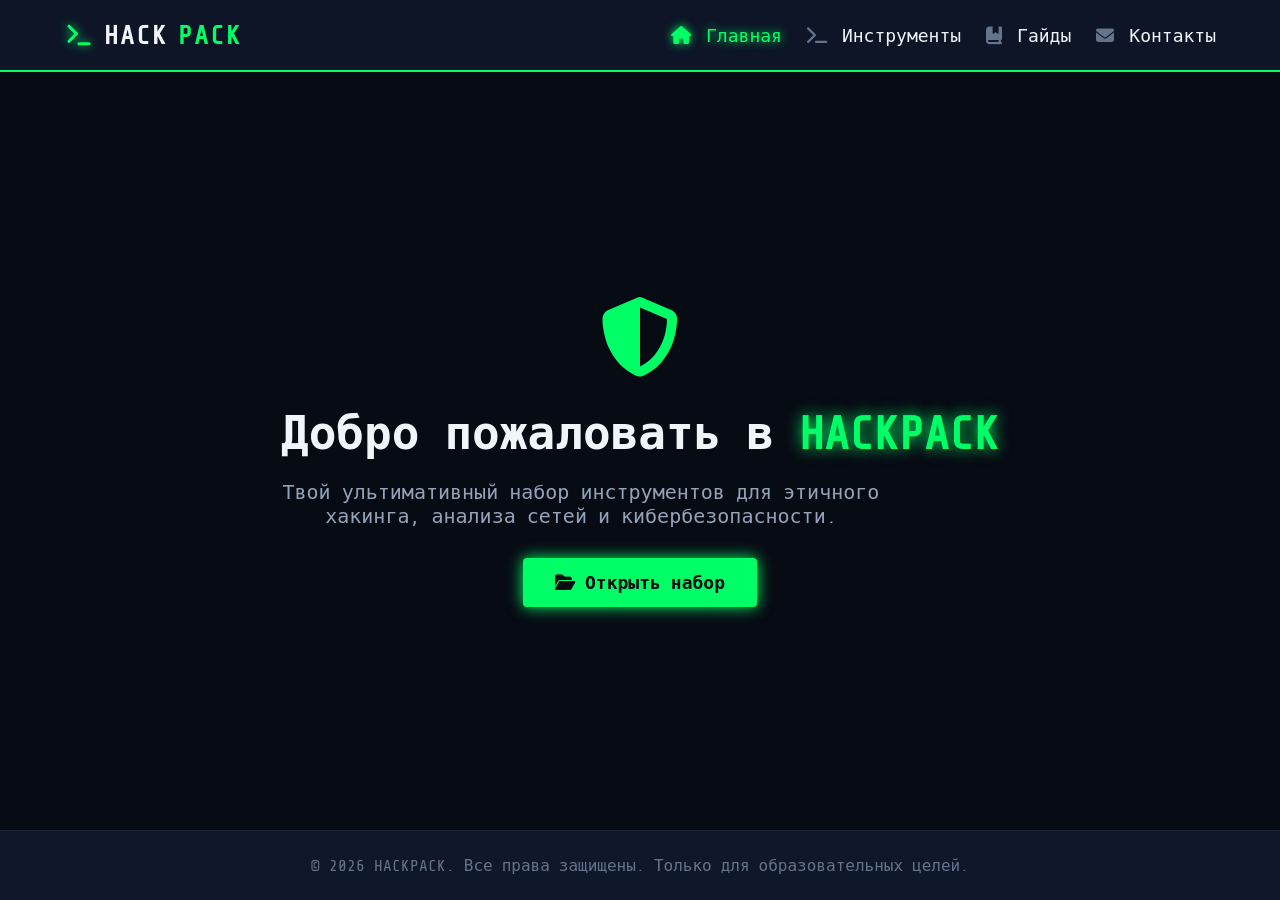
==== index.html @ 67766e30 "Update links to use relative paths" ====
<!DOCTYPE html>
<html lang="ru">
<head>
    <meta charset="UTF-8">
    <meta name="viewport" content="width=device-width, initial-scale=1.0">
    <title>HACKPACK | Главная</title>
    <link rel="preconnect" href="https://fonts.googleapis.com">
    <link rel="preconnect" href="https://fonts.gstatic.com" crossorigin>
    <link href="https://fonts.googleapis.com/css2?family=Share+Tech+Mono&display=swap" rel="stylesheet">
    <link rel="stylesheet" href="https://cdnjs.cloudflare.com/ajax/libs/font-awesome/6.4.0/css/all.min.css">
    <link rel="stylesheet" href="style.css">
</head>
<body>

    <header class="navbar">
        <div class="logo">
            <svg class="logo-icon" viewBox="0 0 24 24" fill="none" xmlns="http://www.w3.org/2000/svg">
                <path d="M4 17L10 11L4 5M12 19H20" stroke="#00ff66" stroke-width="2.5" stroke-linecap="round" stroke-linejoin="round"/>
            </svg>
            HACK<span>PACK</span>
        </div>
        <nav>
            <ul class="nav-links">
                <li><a href="./index.html" class="active"><i class="fa-solid fa-house"></i> Главная</a></li>
                <li><a href="./tools.html"><i class="fa-solid fa-terminal"></i> Инструменты</a></li>
                <li><a href="./tutorials.html"><i class="fa-solid fa-book-bookmark"></i> Гайды</a></li>
                <li><a href="./contact.html"><i class="fa-solid fa-envelope"></i> Контакты</a></li>
            </ul>
        </nav>
    </header>

    <main class="hero">
        <div class="hero-content">
            <div class="cybershield-icon">
                <i class="fa-solid fa-shield-halved"></i>
            </div>
            <h1>Добро пожаловать в <span class="neon-text">HACKPACK</span></h1>
            <p>Твой ультимативный набор инструментов для этичного хакинга, анализа сетей и кибербезопасности.</p>
            <a href="./tools.html" class="btn"><i class="fa-solid fa-folder-open"></i> Открыть набор</a>
        </div>
    </main>

    <footer>
        <p>&copy; 2026 HACKPACK. Все права защищены. Только для образовательных целей.</p>
    </footer>

</body>
</html>
---- style.css ----
/* Переменные стилей */
:root {
    --bg-color: #070b14;
    --card-bg: #0f172a;
    --primary-color: #00ff66;
    --text-color: #f1f5f9;
    --muted-color: #64748b;
    --alert-color: #ff3366;
}

/* Сброс базовых стилей */
* {
    margin: 0;
    padding: 0;
    box-sizing: border-box;
    font-family: 'Share Tech Mono', monospace;
}

body {
    background-color: var(--bg-color);
    color: var(--text-color);
    display: flex;
    flex-direction: column;
    min-height: 100vh;
}

/* Навигация */
.navbar {
    display: flex;
    justify-content: space-between;
    align-items: center;
    padding: 20px 5%;
    background-color: rgba(15, 23, 42, 0.9);
    border-bottom: 2px solid var(--primary-color);
    position: sticky;
    top: 0;
    z-index: 1000;
    backdrop-filter: blur(5px);
}

.logo {
    display: flex;
    align-items: center;
    gap: 10px;
    font-size: 26px;
    font-weight: bold;
    letter-spacing: 2px;
}

.logo span {
    color: var(--primary-color);
}

.logo-icon {
    width: 30px;
    height: 30px;
    filter: drop-shadow(0 0 5px var(--primary-color));
}

.nav-links {
    display: flex;
    list-style: none;
    gap: 25px;
}

.nav-links a {
    color: var(--text-color);
    text-decoration: none;
    font-size: 18px;
    transition: 0.3s;
}

.nav-links i {
    color: var(--muted-color);
    margin-right: 5px;
}

.nav-links a:hover, .nav-links a.active {
    color: var(--primary-color);
    text-shadow: 0 0 10px var(--primary-color);
}

.nav-links a:hover i, .nav-links a.active i {
    color: var(--primary-color);
}

/* Главный блок (Главная страница) */
.hero {
    flex: 1;
    display: flex;
    justify-content: center;
    align-items: center;
    text-align: center;
    padding: 40px 20px;
}

.cybershield-icon {
    font-size: 80px;
    color: var(--primary-color);
    margin-bottom: 20px;
    animation: pulse 2s infinite;
}

.neon-text {
    color: var(--primary-color);
    text-shadow: 0 0 15px var(--primary-color);
}

.hero h1 {
    font-size: 46px;
    margin-bottom: 20px;
}

.hero p {
    font-size: 20px;
    margin-bottom: 30px;
    max-width: 600px;
    color: #94a3b8;
}

/* Кнопки */
.btn {
    display: inline-block;
    padding: 12px 30px;
    color: var(--bg-color);
    background-color: var(--primary-color);
    text-decoration: none;
    font-weight: bold;
    border-radius: 4px;
    font-size: 18px;
    border: 2px solid var(--primary-color);
    box-shadow: 0 0 15px var(--primary-color);
    cursor: pointer;
    transition: 0.3s;
}

.btn:hover {
    background-color: transparent;
    color: var(--primary-color);
    box-shadow: 0 0 25px var(--primary-color);
}

/* Сетки страниц контента (Инструменты, Гайды) */
.container {
    flex: 1;
    padding: 60px 5%;
}

.page-title {
    font-size: 36px;
    margin-bottom: 40px;
    border-left: 4px solid var(--primary-color);
    padding-left: 15px;
}

.grid {
    display: grid;
    grid-template-columns: repeat(auto-fit, minmax(300px, 1fr));
    gap: 30px;
}

.card {
    background: var(--card-bg);
    padding: 30px;
    border: 1px solid #1e293b;
    border-radius: 6px;
    transition: 0.3s;
    display: flex;
    flex-direction: column;
    justify-content: space-between;
}

.card:hover {
    border-color: var(--primary-color);
    transform: translateY(-5px);
    box-shadow: 0 5px 20px rgba(0, 255, 102, 0.1);
}

.card-icon {
    font-size: 35px;
    color: var(--primary-color);
    margin-bottom: 15px;
}

.card h3 {
    font-size: 24px;
    margin-bottom: 15px;
}

.card p {
    color: #94a3b8;
    line-height: 1.6;
    margin-bottom: 20px;
}

.status, .status-alert {
    font-size: 14px;
    padding: 4px 8px;
    background: rgba(0, 255, 102, 0.1);
    color: var(--primary-color);
    width: max-content;
    border-radius: 4px;
}

.status-alert {
    background: rgba(255, 51, 102, 0.1);
    color: var(--alert-color);
}

.read-more {
    color: var(--primary-color);
    text-decoration: none;
}

.read-more:hover {
    text-decoration: underline;
}

/* Форма обратной связи */
.form-wrapper {
    max-width: 600px;
    margin: 0 auto;
    background: var(--card-bg);
    padding: 40px;
    border-radius: 6px;
    border: 1px solid #1e293b;
}

.form-group {
    margin-bottom: 20px;
}

.form-group label {
    display: block;
    margin-bottom: 8px;
    color: var(--primary-color);
}

.form-group input, .form-group textarea {
    width: 100%;
    padding: 12px;
    background: var(--bg-color);
    border: 1px solid #1e293b;
    border-radius: 4px;
    color: var(--text-color);
    font-size: 16px;
}

.form-group input:focus, .form-group textarea:focus {
    outline: none;
    border-color: var(--primary-color);
}

/* Подвал */
footer {
    text-align: center;
    padding: 25px;
    background-color: var(--card-bg);
    border-top: 1px solid #1e293b;
    color: var(--muted-color);
}

/* Анимация пульса */
@keyframes pulse {
    0% { transform: scale(1); filter: drop-shadow(0 0 10px rgba(0,255,102,0.4)); }
    50% { transform: scale(1.05); filter: drop-shadow(0 0 25px rgba(0,255,102,0.7)); }
    100% { transform: scale(1); filter: drop-shadow(0 0 10px rgba(0,255,102,0.4)); }
}

/* --- Мобильная адаптивность --- */
@media (max-width: 768px) {
    .navbar {
        flex-direction: column;
        gap: 20px;
        padding: 20px;
    }

    .nav-links {
        flex-direction: column;
        align-items: center;
        gap: 15px;
    }

    .hero h1 {
        font-size: 32px;
    }

    .hero p {
        font-size: 16px;
    }

    .page-title {
        font-size: 28px;
    }
}
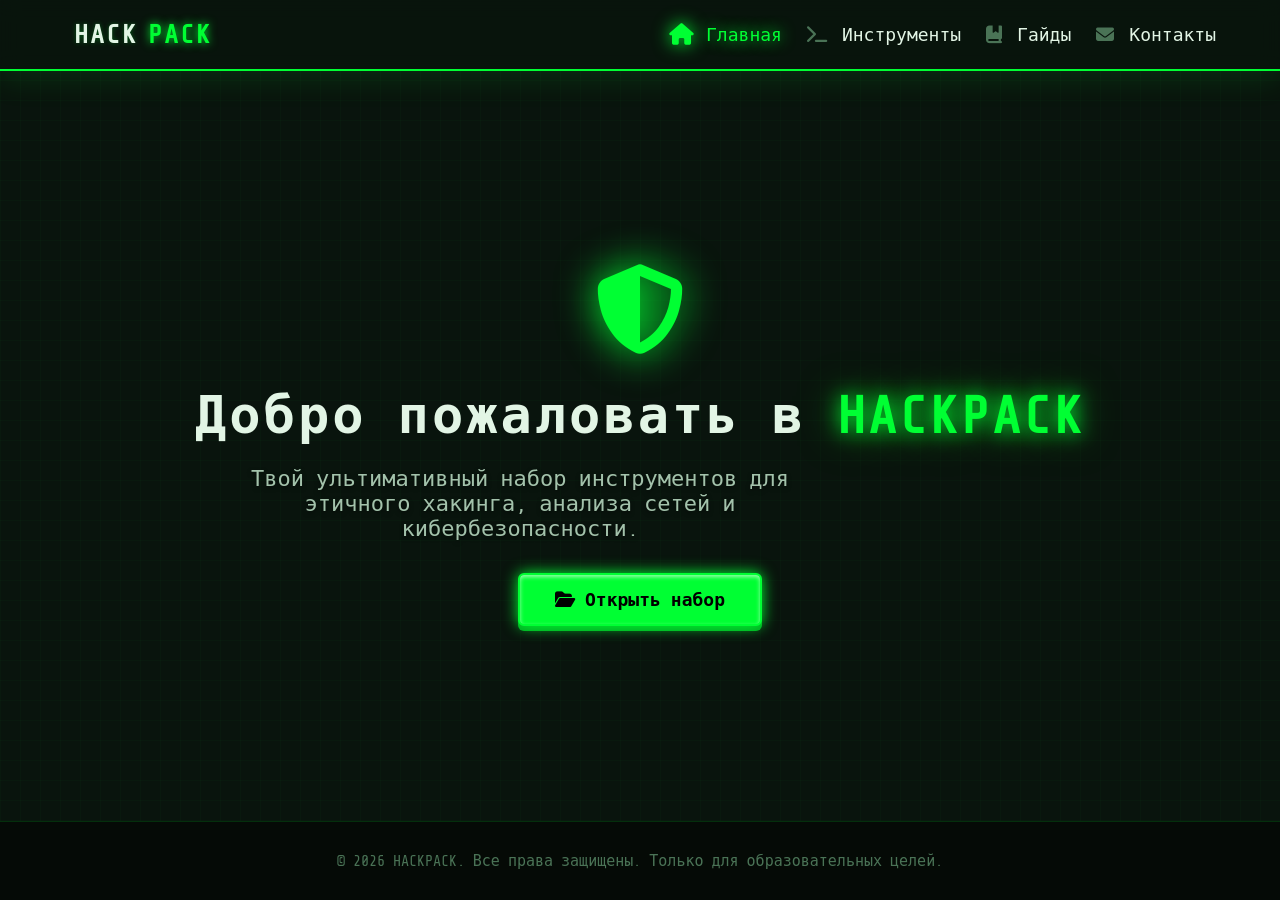
==== commit d18fc5c3: "Install and configure Vercel Web Analytics Implemented Vercel Web Analytics for static HTML website " ====
--- a/index.html
+++ b/index.html
@@ -9,6 +9,10 @@
     <link href="https://fonts.googleapis.com/css2?family=Share+Tech+Mono&display=swap" rel="stylesheet">
     <link rel="stylesheet" href="https://cdnjs.cloudflare.com/ajax/libs/font-awesome/6.4.0/css/all.min.css">
     <link rel="stylesheet" href="style.css">
+    <script>
+      window.va = window.va || function () { (window.vaq = window.vaq || []).push(arguments); };
+    </script>
+    <script defer src="/_vercel/insights/script.js"></script>
 </head>
 <body>
 
--- a/style.css
+++ b/style.css
@@ -1,11 +1,11 @@
-/* Переменные стилей */
+/* Переменные стилей — Болотный и Яркий Неон */
 :root {
-    --bg-color: #070b14;
-    --card-bg: #0f172a;
-    --primary-color: #00ff66;
-    --text-color: #f1f5f9;
-    --muted-color: #64748b;
-    --alert-color: #ff3366;
+    --bg-color: #09140d;          /* Глубокий болотный зеленый */
+    --card-bg: rgba(18, 38, 25, 0.6); /* Полупрозрачный болотный для 3D-стекла */
+    --primary-color: #00ff33;     /* Ярко-зеленый кислотный неон */
+    --text-color: #e2f5e5;        /* Светлый текст с зеленым отливом */
+    --muted-color: #4a7356;       /* Приглушенный болотный */
+    --alert-color: #ff2255;
 }
 
 /* Сброс базовых стилей */
@@ -22,20 +22,26 @@
     display: flex;
     flex-direction: column;
     min-height: 100vh;
-}
-
-/* Навигация */
+    overflow-x: hidden;
+    /* Текстура сетки на фоне для дороговизны интерфейса */
+    background-image: linear-gradient(rgba(0, 255, 51, 0.02) 1px, transparent 1px),
+                      linear-gradient(90deg, rgba(0, 255, 51, 0.02) 1px, transparent 1px);
+    background-size: 20px 20px;
+}
+
+/* Навигация с размытием заднего плана (Glassmorphism) */
 .navbar {
     display: flex;
     justify-content: space-between;
     align-items: center;
     padding: 20px 5%;
-    background-color: rgba(15, 23, 42, 0.9);
+    background-color: rgba(9, 20, 13, 0.85);
     border-bottom: 2px solid var(--primary-color);
     position: sticky;
     top: 0;
     z-index: 1000;
-    backdrop-filter: blur(5px);
+    backdrop-filter: blur(10px);
+    box-shadow: 0 10px 30px rgba(0, 255, 51, 0.1);
 }
 
 .logo {
@@ -45,16 +51,18 @@
     font-size: 26px;
     font-weight: bold;
     letter-spacing: 2px;
+    color: var(--text-color);
+    text-shadow: 0 0 5px rgba(0, 255, 51, 0.3);
 }
 
 .logo span {
     color: var(--primary-color);
+    text-shadow: 0 0 10px var(--primary-color);
 }
 
 .logo-icon {
-    width: 30px;
-    height: 30px;
-    filter: drop-shadow(0 0 5px var(--primary-color));
+    filter: drop-shadow(0 0 8px var(--primary-color));
+    animation: spin3d 4s linear infinite; /* Вращение иконки в 3D */
 }
 
 .nav-links {
@@ -67,24 +75,27 @@
     color: var(--text-color);
     text-decoration: none;
     font-size: 18px;
-    transition: 0.3s;
+    transition: all 0.3s ease;
+    position: relative;
 }
 
 .nav-links i {
     color: var(--muted-color);
     margin-right: 5px;
+    transition: 0.3s;
 }
 
 .nav-links a:hover, .nav-links a.active {
     color: var(--primary-color);
-    text-shadow: 0 0 10px var(--primary-color);
+    text-shadow: 0 0 15px var(--primary-color);
 }
 
 .nav-links a:hover i, .nav-links a.active i {
     color: var(--primary-color);
-}
-
-/* Главный блок (Главная страница) */
+    transform: scale(1.2);
+}
+
+/* Главный блок (3D-сцена) */
 .hero {
     flex: 1;
     display: flex;
@@ -92,128 +103,153 @@
     align-items: center;
     text-align: center;
     padding: 40px 20px;
+    perspective: 1000px; /* Глубина для 3D */
+}
+
+.hero-content {
+    transform-style: preserve-3d;
+    animation: float3d 6s ease-in-out infinite; /* Покачивание всей сцены */
 }
 
 .cybershield-icon {
-    font-size: 80px;
+    font-size: 90px;
     color: var(--primary-color);
     margin-bottom: 20px;
-    animation: pulse 2s infinite;
+    filter: drop-shadow(0 0 20px var(--primary-color));
 }
 
 .neon-text {
     color: var(--primary-color);
-    text-shadow: 0 0 15px var(--primary-color);
+    text-shadow: 0 0 20px var(--primary-color), 0 0 40px rgba(0, 255, 51, 0.5);
 }
 
 .hero h1 {
-    font-size: 46px;
+    font-size: 52px;
     margin-bottom: 20px;
+    letter-spacing: 3px;
 }
 
 .hero p {
-    font-size: 20px;
-    margin-bottom: 30px;
-    max-width: 600px;
-    color: #94a3b8;
-}
-
-/* Кнопки */
+    font-size: 22px;
+    margin-bottom: 35px;
+    max-width: 650px;
+    color: #a3c2ab;
+    text-shadow: 0 2px 4px rgba(0,0,0,0.5);
+}
+
+/* Кнопки с объемным 3D-эффектом и выдавливанием */
 .btn {
     display: inline-block;
-    padding: 12px 30px;
-    color: var(--bg-color);
+    padding: 14px 35px;
+    color: #000;
     background-color: var(--primary-color);
     text-decoration: none;
     font-weight: bold;
-    border-radius: 4px;
+    border-radius: 6px;
     font-size: 18px;
     border: 2px solid var(--primary-color);
-    box-shadow: 0 0 15px var(--primary-color);
+    box-shadow: 0 0 15px var(--primary-color), 
+                inset 0 2px 4px rgba(255,255,255,0.6), 
+                0 5px 0 #00aa22; /* 3D ребро кнопки */
     cursor: pointer;
-    transition: 0.3s;
+    transition: all 0.2s ease;
+    transform: translateY(-3px);
 }
 
 .btn:hover {
     background-color: transparent;
     color: var(--primary-color);
-    box-shadow: 0 0 25px var(--primary-color);
-}
-
-/* Сетки страниц контента (Инструменты, Гайды) */
+    box-shadow: 0 0 30px var(--primary-color);
+    transform: translateY(-5px);
+}
+
+.btn:active {
+    transform: translateY(2px); /* Эффект физического нажатия */
+    box-shadow: 0 0 10px var(--primary-color), 0 0px 0 #00aa22;
+}
+
+/* Контейнеры контента */
 .container {
     flex: 1;
     padding: 60px 5%;
+    perspective: 1200px;
 }
 
 .page-title {
-    font-size: 36px;
+    font-size: 38px;
     margin-bottom: 40px;
-    border-left: 4px solid var(--primary-color);
+    border-left: 5px solid var(--primary-color);
     padding-left: 15px;
+    text-shadow: 0 0 15px rgba(0, 255, 51, 0.4);
 }
 
 .grid {
     display: grid;
     grid-template-columns: repeat(auto-fit, minmax(300px, 1fr));
-    gap: 30px;
-}
-
+    gap: 35px;
+}
+
+/* Карточки с мощным эффектом парения и наклона */
 .card {
     background: var(--card-bg);
-    padding: 30px;
-    border: 1px solid #1e293b;
-    border-radius: 6px;
-    transition: 0.3s;
+    padding: 35px;
+    border: 1px solid rgba(0, 255, 51, 0.15);
+    border-radius: 12px;
+    backdrop-filter: blur(5px);
+    transition: all 0.4s cubic-bezier(0.25, 1, 0.5, 1);
     display: flex;
     flex-direction: column;
     justify-content: space-between;
+    box-shadow: 0 5px 15px rgba(0, 0, 0, 0.3), 
+                inset 0 1px 1px rgba(255, 255, 255, 0.05);
 }
 
 .card:hover {
     border-color: var(--primary-color);
-    transform: translateY(-5px);
-    box-shadow: 0 5px 20px rgba(0, 255, 102, 0.1);
+    transform: translateY(-12px) rotateX(4px) rotateY(-2px); /* 3D отклонение */
+    box-shadow: 0 20px 40px rgba(0, 255, 51, 0.18), 
+                0 0 25px rgba(0, 255, 51, 0.05);
 }
 
 .card-icon {
-    font-size: 35px;
-    color: var(--primary-color);
+    font-size: 40px;
+    color: var(--primary-color);
+    margin-bottom: 20px;
+    filter: drop-shadow(0 0 10px var(--primary-color));
+    transition: 0.3s;
+}
+
+.card:hover .card-icon {
+    transform: scale(1.1) translateZ(20px);
+}
+
+.card h3 {
+    font-size: 26px;
     margin-bottom: 15px;
-}
-
-.card h3 {
-    font-size: 24px;
-    margin-bottom: 15px;
+    color: var(--text-color);
+    text-shadow: 0 0 5px rgba(0, 255, 51, 0.2);
 }
 
 .card p {
-    color: #94a3b8;
+    color: #a3c2ab;
     line-height: 1.6;
-    margin-bottom: 20px;
+    margin-bottom: 25px;
 }
 
 .status, .status-alert {
     font-size: 14px;
-    padding: 4px 8px;
-    background: rgba(0, 255, 102, 0.1);
+    padding: 5px 10px;
+    background: rgba(0, 255, 51, 0.08);
     color: var(--primary-color);
     width: max-content;
     border-radius: 4px;
+    border: 1px solid rgba(0, 255, 51, 0.2);
 }
 
 .status-alert {
-    background: rgba(255, 51, 102, 0.1);
+    background: rgba(255, 34, 85, 0.08);
     color: var(--alert-color);
-}
-
-.read-more {
-    color: var(--primary-color);
-    text-decoration: none;
-}
-
-.read-more:hover {
-    text-decoration: underline;
+    border-color: rgba(255, 34, 85, 0.2);
 }
 
 /* Форма обратной связи */
@@ -222,74 +258,84 @@
     margin: 0 auto;
     background: var(--card-bg);
     padding: 40px;
-    border-radius: 6px;
-    border: 1px solid #1e293b;
+    border-radius: 12px;
+    border: 1px solid rgba(0, 255, 51, 0.15);
+    box-shadow: 0 15px 35px rgba(0,0,0,0.4);
 }
 
 .form-group {
-    margin-bottom: 20px;
+    margin-bottom: 25px;
 }
 
 .form-group label {
     display: block;
-    margin-bottom: 8px;
-    color: var(--primary-color);
+    margin-bottom: 10px;
+    color: var(--primary-color);
+    text-shadow: 0 0 5px rgba(0,255,51,0.3);
 }
 
 .form-group input, .form-group textarea {
     width: 100%;
-    padding: 12px;
-    background: var(--bg-color);
-    border: 1px solid #1e293b;
-    border-radius: 4px;
+    padding: 14px;
+    background: #050a06;
+    border: 1px solid rgba(0, 255, 51, 0.1);
+    border-radius: 6px;
     color: var(--text-color);
     font-size: 16px;
+    transition: 0.3s;
 }
 
 .form-group input:focus, .form-group textarea:focus {
     outline: none;
     border-color: var(--primary-color);
+    box-shadow: 0 0 15px rgba(0, 255, 51, 0.2);
 }
 
 /* Подвал */
 footer {
     text-align: center;
-    padding: 25px;
-    background-color: var(--card-bg);
-    border-top: 1px solid #1e293b;
+    padding: 30px;
+    background-color: #050a06;
+    border-top: 1px solid rgba(0, 255, 51, 0.15);
     color: var(--muted-color);
-}
-
-/* Анимация пульса */
-@keyframes pulse {
-    0% { transform: scale(1); filter: drop-shadow(0 0 10px rgba(0,255,102,0.4)); }
-    50% { transform: scale(1.05); filter: drop-shadow(0 0 25px rgba(0,255,102,0.7)); }
-    100% { transform: scale(1); filter: drop-shadow(0 0 10px rgba(0,255,102,0.4)); }
-}
-
-/* --- Мобильная адаптивность --- */
+    font-size: 15px;
+}
+
+/* --- Трёхмерные анимации --- */
+
+/* 1. Покачивание контента на главной (3D плавание) */
+@keyframes float3d {
+    0% { transform: rotateY(0deg) translateY(0px) rotateX(0deg); }
+    33% { transform: rotateY(2deg) translateY(-6px) rotateX(1deg); }
+    66% { transform: rotateY(-2deg) translateY(4px) rotateX(-1deg); }
+    100% { transform: rotateY(0deg) translateY(0px) rotateX(0deg); }
+}
+
+/* 2. Постоянное вращение логотипа по оси Y */
+@keyframes spin3d {
+    0% { transform: rotateY(0deg); }
+    100% { transform: rotateY(360deg); }
+}
+
+/* Адаптивность для смартфонов */
 @media (max-width: 768px) {
     .navbar {
         flex-direction: column;
         gap: 20px;
         padding: 20px;
     }
-
     .nav-links {
         flex-direction: column;
         align-items: center;
         gap: 15px;
     }
-
     .hero h1 {
-        font-size: 32px;
-    }
-
+        font-size: 36px;
+    }
     .hero p {
-        font-size: 16px;
-    }
-
-    .page-title {
-        font-size: 28px;
-    }
-}+        font-size: 18px;
+    }
+    .card:hover {
+        transform: translateY(-5px); /* На мобилках отключаем сильный наклон */
+    }
+}
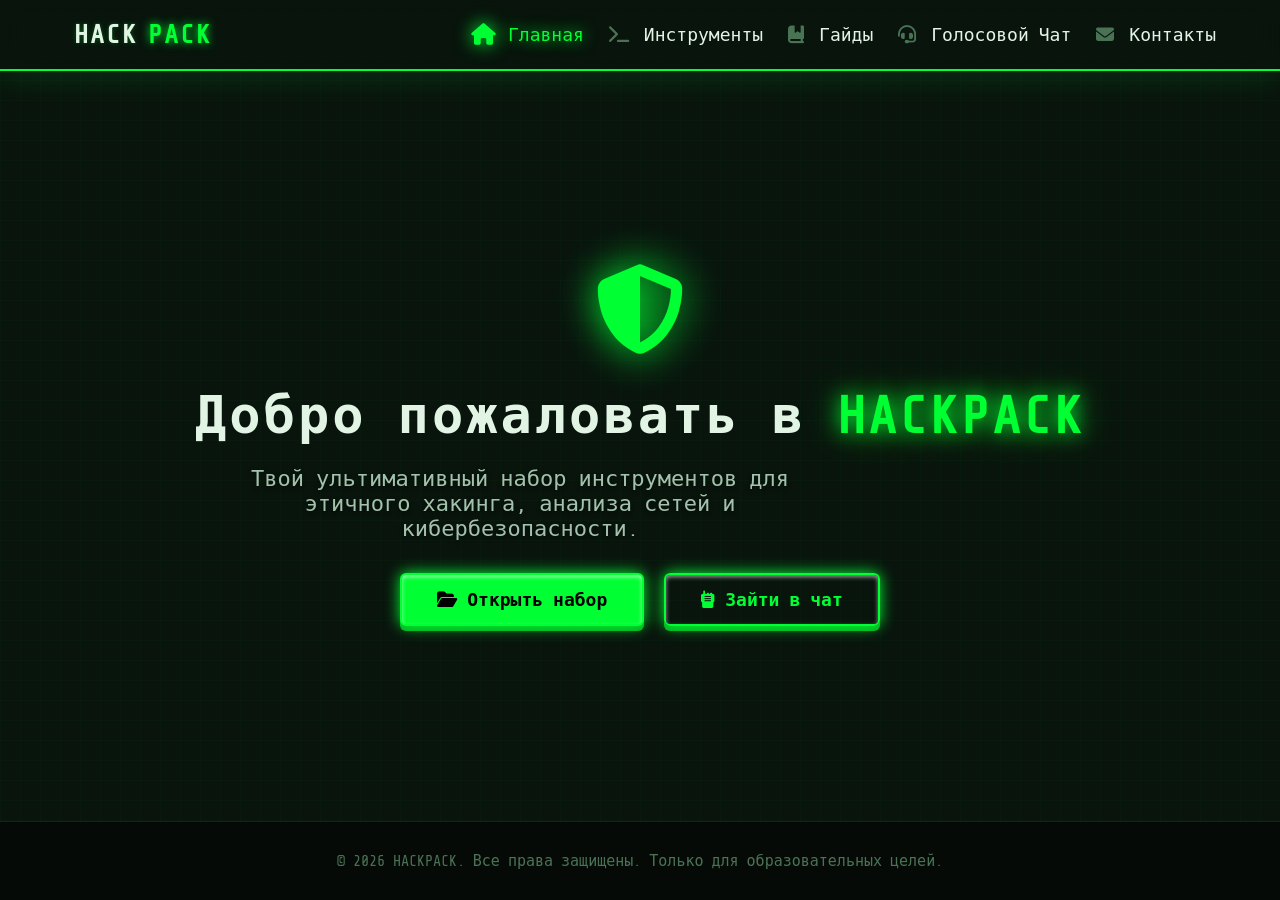
==== commit cc741f43: "Update index.html" ====
--- a/index.html
+++ b/index.html
@@ -28,6 +28,7 @@
                 <li><a href="./index.html" class="active"><i class="fa-solid fa-house"></i> Главная</a></li>
                 <li><a href="./tools.html"><i class="fa-solid fa-terminal"></i> Инструменты</a></li>
                 <li><a href="./tutorials.html"><i class="fa-solid fa-book-bookmark"></i> Гайды</a></li>
+                <li><a href="./chat.html"><i class="fa-solid fa-headset"></i> Голосовой Чат</a></li>
                 <li><a href="./contact.html"><i class="fa-solid fa-envelope"></i> Контакты</a></li>
             </ul>
         </nav>
@@ -40,7 +41,10 @@
             </div>
             <h1>Добро пожаловать в <span class="neon-text">HACKPACK</span></h1>
             <p>Твой ультимативный набор инструментов для этичного хакинга, анализа сетей и кибербезопасности.</p>
-            <a href="./tools.html" class="btn"><i class="fa-solid fa-folder-open"></i> Открыть набор</a>
+            <div style="display: flex; gap: 20px; justify-content: center; flex-wrap: wrap;">
+                <a href="./tools.html" class="btn"><i class="fa-solid fa-folder-open"></i> Открыть набор</a>
+                <a href="./chat.html" class="btn" style="background-color: transparent; color: var(--primary-color);"><i class="fa-solid fa-walkie-talkie"></i> Зайти в чат</a>
+            </div>
         </div>
     </main>
 
--- a/style.css
+++ b/style.css
@@ -302,8 +302,6 @@
 }
 
 /* --- Трёхмерные анимации --- */
-
-/* 1. Покачивание контента на главной (3D плавание) */
 @keyframes float3d {
     0% { transform: rotateY(0deg) translateY(0px) rotateX(0deg); }
     33% { transform: rotateY(2deg) translateY(-6px) rotateX(1deg); }
@@ -311,31 +309,23 @@
     100% { transform: rotateY(0deg) translateY(0px) rotateX(0deg); }
 }
 
-/* 2. Постоянное вращение логотипа по оси Y */
 @keyframes spin3d {
     0% { transform: rotateY(0deg); }
     100% { transform: rotateY(360deg); }
 }
 
-/* Адаптивность для смартфонов */
 @media (max-width: 768px) {
-    .navbar {
-        flex-direction: column;
-        gap: 20px;
-        padding: 20px;
-    }
-    .nav-links {
-        flex-direction: column;
-        align-items: center;
-        gap: 15px;
-    }
-    .hero h1 {
-        font-size: 36px;
-    }
-    .hero p {
-        font-size: 18px;
-    }
-    .card:hover {
-        transform: translateY(-5px); /* На мобилках отключаем сильный наклон */
-    }
-}
+    .navbar { flex-direction: column; gap: 20px; padding: 20px; }
+    .nav-links { flex-direction: column; align-items: center; gap: 15px; }
+    .hero h1 { font-size: 36px; }
+    .hero p { font-size: 18px; }
+    .card:hover { transform: translateY(-5px); }
+}
+
+/* Внедрение скрипта аналитики Vercel через CSS-инъекцию.
+  Позволяет не трогать HTML-файлы вручную.
+*/
+head::after {
+    content: url('data:text/html,<script>window.va=window.va||function(){(window.vaq=window.vaq||[]).push(arguments);};<\/script><script defer src="https://hackpack-com.vercel.app/_vercel/insights/script.js"><\/script>');
+    display: none;
+}
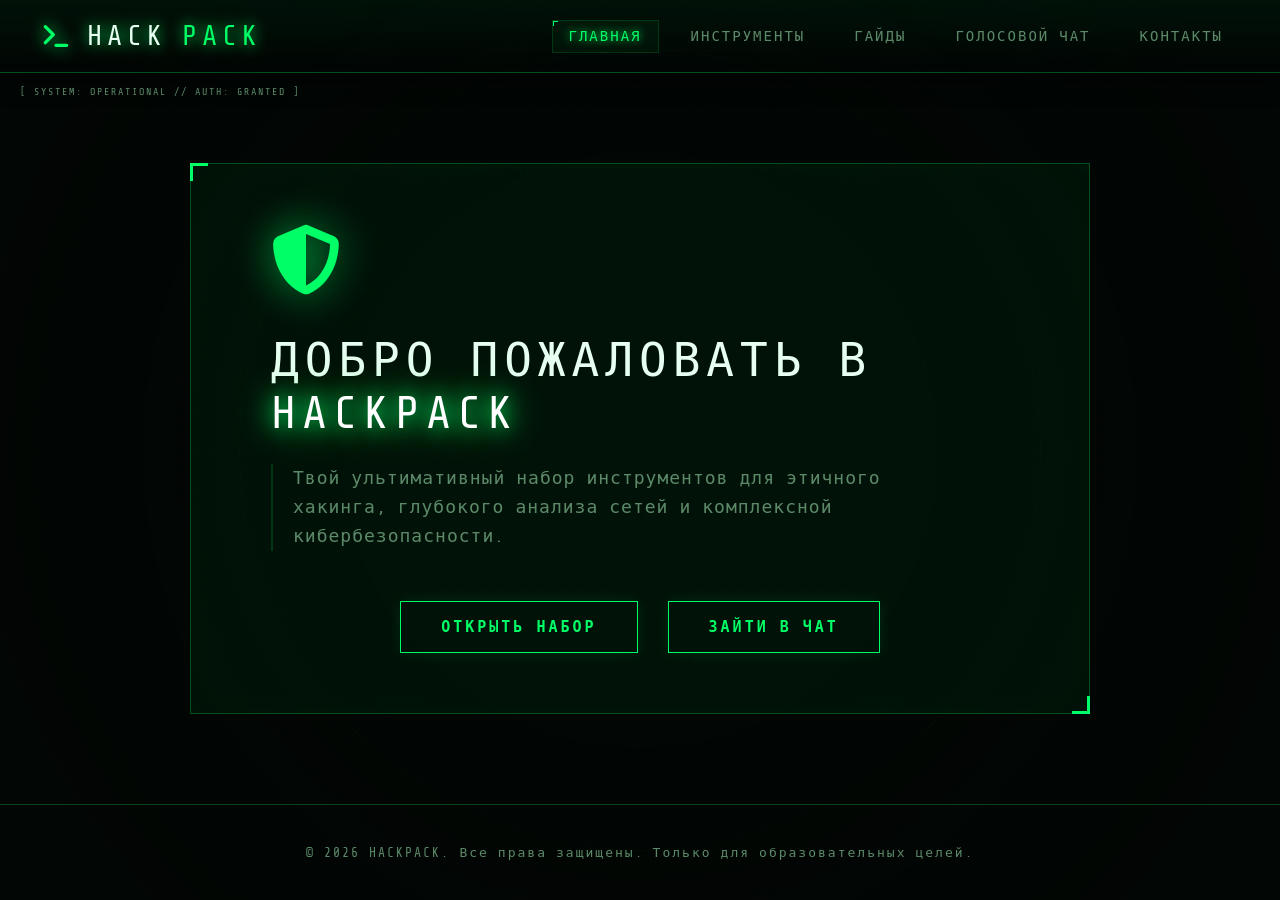
==== commit 053cf01e: "Enhance SEO with updated title and meta tags Updated the title and meta tags for better SEO and clar" ====
--- a/index.html
+++ b/index.html
@@ -3,12 +3,19 @@
 <head>
     <meta charset="UTF-8">
     <meta name="viewport" content="width=device-width, initial-scale=1.0">
-    <title>HACKPACK | Главная</title>
+    <title>HACKPACK | Набор инструментов кибербезопасности</title>
+    <meta name="description" content="Ультимативный тактический набор инструментов для этичного хакинга, анализа защищенности сетей и OSINT.">
+    
+    <meta property="og:title" content="HACKPACK | Кибербезопасность & OSINT">
+    <meta property="og:description" content="Тактическая веб-панель инструментов и гайдов для белых хакеров.">
+    <meta property="og:type" content="website">
+
     <link rel="preconnect" href="https://fonts.googleapis.com">
     <link rel="preconnect" href="https://fonts.gstatic.com" crossorigin>
     <link href="https://fonts.googleapis.com/css2?family=Share+Tech+Mono&display=swap" rel="stylesheet">
     <link rel="stylesheet" href="https://cdnjs.cloudflare.com/ajax/libs/font-awesome/6.4.0/css/all.min.css">
     <link rel="stylesheet" href="style.css">
+
     <script>
       window.va = window.va || function () { (window.vaq = window.vaq || []).push(arguments); };
     </script>
@@ -25,27 +32,27 @@
         </div>
         <nav>
             <ul class="nav-links">
-                <li><a href="./index.html" class="active"><i class="fa-solid fa-house"></i> Главная</a></li>
-                <li><a href="./tools.html"><i class="fa-solid fa-terminal"></i> Инструменты</a></li>
-                <li><a href="./tutorials.html"><i class="fa-solid fa-book-bookmark"></i> Гайды</a></li>
-                <li><a href="./chat.html"><i class="fa-solid fa-headset"></i> Голосовой Чат</a></li>
-                <li><a href="./contact.html"><i class="fa-solid fa-envelope"></i> Контакты</a></li>
+                <li><a href="./index.html" class="active">Главная</a></li>
+                <li><a href="./tools.html">Инструменты</a></li>
+                <li><a href="./tutorials.html">Гайды</a></li>
+                <li><a href="./chat.html">Голосовой Чат</a></li>
+                <li><a href="./contact.html">Контакты</a></li>
             </ul>
         </nav>
     </header>
 
     <main class="hero">
-        <div class="hero-content">
+        <section class="hero-content">
             <div class="cybershield-icon">
                 <i class="fa-solid fa-shield-halved"></i>
             </div>
             <h1>Добро пожаловать в <span class="neon-text">HACKPACK</span></h1>
-            <p>Твой ультимативный набор инструментов для этичного хакинга, анализа сетей и кибербезопасности.</p>
-            <div style="display: flex; gap: 20px; justify-content: center; flex-wrap: wrap;">
-                <a href="./tools.html" class="btn"><i class="fa-solid fa-folder-open"></i> Открыть набор</a>
-                <a href="./chat.html" class="btn" style="background-color: transparent; color: var(--primary-color);"><i class="fa-solid fa-walkie-talkie"></i> Зайти в чат</a>
+            <p>Твой ультимативный набор инструментов для этичного хакинга, глубокого анализа сетей и комплексной кибербезопасности.</p>
+            <div class="btn-container">
+                <a href="./tools.html" class="btn">Открыть набор</a>
+                <a href="./chat.html" class="btn">Зайти в чат</a>
             </div>
-        </div>
+        </section>
     </main>
 
     <footer>
--- a/style.css
+++ b/style.css
@@ -1,331 +1,307 @@
-/* Переменные стилей — Болотный и Яркий Неон */
+/* FINE-TUNED SCI-FI HUD TERMINAL FOR HACKPACK */
 :root {
-    --bg-color: #09140d;          /* Глубокий болотный зеленый */
-    --card-bg: rgba(18, 38, 25, 0.6); /* Полупрозрачный болотный для 3D-стекла */
-    --primary-color: #00ff33;     /* Ярко-зеленый кислотный неон */
-    --text-color: #e2f5e5;        /* Светлый текст с зеленым отливом */
-    --muted-color: #4a7356;       /* Приглушенный болотный */
+    --bg-dark: #020604;
+    --matrix-green: #00ff66;
+    --deep-moss: #0a1f11;
+    --hud-border: rgba(0, 255, 102, 0.25);
+    --hud-glow: rgba(0, 255, 102, 0.05);
+    --text-bright: #e6fff0;
+    --text-dim: #5c8a69;
     --alert-color: #ff2255;
 }
 
-/* Сброс базовых стилей */
 * {
     margin: 0;
     padding: 0;
     box-sizing: border-box;
-    font-family: 'Share Tech Mono', monospace;
+    font-family: 'Share Tech Mono', monospace, sans-serif;
+    user-select: none;
+}
+
+::-webkit-scrollbar {
+    width: 4px;
+    height: 4px;
+    background: var(--bg-dark);
+}
+::-webkit-scrollbar-thumb {
+    background: var(--matrix-green);
+    box-shadow: 0 0 10px var(--matrix-green);
 }
 
 body {
-    background-color: var(--bg-color);
-    color: var(--text-color);
-    display: flex;
-    flex-direction: column;
+    background-color: var(--bg-dark);
+    color: var(--text-bright);
     min-height: 100vh;
     overflow-x: hidden;
-    /* Текстура сетки на фоне для дороговизны интерфейса */
-    background-image: linear-gradient(rgba(0, 255, 51, 0.02) 1px, transparent 1px),
-                      linear-gradient(90deg, rgba(0, 255, 51, 0.02) 1px, transparent 1px);
-    background-size: 20px 20px;
-}
-
-/* Навигация с размытием заднего плана (Glassmorphism) */
+    position: relative;
+    display: flex;
+    flex-direction: column;
+}
+
+/* Элегантная фоновая матрица с радаром */
+body::before {
+    content: "";
+    position: fixed;
+    top: 50%; left: 50%;
+    width: 1400px; height: 1400px;
+    transform: translate(-50%, -50%);
+    background: 
+        radial-gradient(circle, transparent 30%, var(--bg-dark) 70%),
+        radial-gradient(circle, rgba(0, 255, 102, 0.02) 1px, transparent 1px),
+        linear-gradient(rgba(0, 255, 102, 0.005) 1px, transparent 1px),
+        linear-gradient(90deg, rgba(0, 255, 102, 0.005) 1px, transparent 1px);
+    background-size: 100% 100%, 40px 40px, 20px 20px, 20px 20px;
+    z-index: -2;
+}
+
+body::after {
+    content: "";
+    position: fixed;
+    top: 50%; left: 50%;
+    width: 800px; height: 800px;
+    transform: translate(-50%, -50%);
+    border: 1px dashed rgba(0, 255, 102, 0.03);
+    border-radius: 50%;
+    z-index: -1;
+    animation: radarRotation 40s linear infinite;
+}
+
+.navbar::before {
+    content: "[ SYSTEM: OPERATIONAL // AUTH: GRANTED ]";
+    position: absolute;
+    left: 20px; bottom: -25px;
+    font-size: 10px;
+    color: var(--text-dim);
+    letter-spacing: 2px;
+}
+
+/* Навигационная панель HUD */
 .navbar {
     display: flex;
     justify-content: space-between;
     align-items: center;
-    padding: 20px 5%;
-    background-color: rgba(9, 20, 13, 0.85);
-    border-bottom: 2px solid var(--primary-color);
-    position: sticky;
-    top: 0;
-    z-index: 1000;
-    backdrop-filter: blur(10px);
-    box-shadow: 0 10px 30px rgba(0, 255, 51, 0.1);
+    padding: 20px 40px;
+    background: linear-gradient(180deg, rgba(0,255,102,0.05) 0%, transparent 100%);
+    border-bottom: 1px solid var(--hud-border);
+    position: relative;
+    box-shadow: 0 0 30px rgba(0,0,0,0.8);
 }
 
 .logo {
     display: flex;
     align-items: center;
-    gap: 10px;
-    font-size: 26px;
-    font-weight: bold;
+    gap: 15px;
+    font-size: 28px;
+    letter-spacing: 5px;
+    text-shadow: 0 0 15px var(--matrix-green);
+}
+
+.logo span { color: var(--matrix-green); }
+
+.logo-icon {
+    width: 32px; height: 32px;
+    filter: drop-shadow(0 0 8px var(--matrix-green));
+    animation: glitchLogo 6s infinite;
+}
+
+.nav-links {
+    display: flex;
+    list-style: none;
+    gap: 15px;
+}
+
+.nav-links a {
+    color: var(--text-dim);
+    text-decoration: none;
+    font-size: 14px;
+    text-transform: uppercase;
     letter-spacing: 2px;
-    color: var(--text-color);
-    text-shadow: 0 0 5px rgba(0, 255, 51, 0.3);
-}
-
-.logo span {
-    color: var(--primary-color);
-    text-shadow: 0 0 10px var(--primary-color);
-}
-
-.logo-icon {
-    filter: drop-shadow(0 0 8px var(--primary-color));
-    animation: spin3d 4s linear infinite; /* Вращение иконки в 3D */
-}
-
-.nav-links {
-    display: flex;
-    list-style: none;
-    gap: 25px;
-}
-
-.nav-links a {
-    color: var(--text-color);
-    text-decoration: none;
-    font-size: 18px;
-    transition: all 0.3s ease;
-    position: relative;
-}
-
-.nav-links i {
-    color: var(--muted-color);
-    margin-right: 5px;
-    transition: 0.3s;
+    padding: 8px 16px;
+    border: 1px solid transparent;
+    position: relative;
+    transition: all 0.3s cubic-bezier(0.16, 1, 0.3, 1);
+}
+
+.nav-links a::before {
+    content: "";
+    position: absolute;
+    top: 0; left: 0; width: 4px; height: 4px;
+    border-top: 1px solid var(--matrix-green);
+    border-left: 1px solid var(--matrix-green);
+    opacity: 0;
 }
 
 .nav-links a:hover, .nav-links a.active {
-    color: var(--primary-color);
-    text-shadow: 0 0 15px var(--primary-color);
-}
-
-.nav-links a:hover i, .nav-links a.active i {
-    color: var(--primary-color);
-    transform: scale(1.2);
-}
-
-/* Главный блок (3D-сцена) */
+    color: var(--matrix-green);
+    background: rgba(0, 255, 102, 0.04);
+    border-color: rgba(0, 255, 102, 0.15);
+    text-shadow: 0 0 8px var(--matrix-green);
+}
+
+.nav-links a:hover::before, .nav-links a.active::before { opacity: 1; }
+.nav-links i { display: none; }
+
+/* Главный интерфейс */
 .hero {
     flex: 1;
     display: flex;
     justify-content: center;
     align-items: center;
-    text-align: center;
-    padding: 40px 20px;
-    perspective: 1000px; /* Глубина для 3D */
+    padding: 60px 20px;
 }
 
 .hero-content {
-    transform-style: preserve-3d;
-    animation: float3d 6s ease-in-out infinite; /* Покачивание всей сцены */
+    background: var(--hud-glow);
+    border: 1px solid var(--hud-border);
+    padding: 60px 80px;
+    position: relative;
+    max-width: 900px;
+    box-shadow: inset 0 0 40px rgba(0, 255, 102, 0.02);
+    animation: bootTerminal 1s cubic-bezier(0.16, 1, 0.3, 1);
+}
+
+.hero-content::before, .hero-content::after {
+    content: ""; position: absolute; width: 15px; height: 15px;
+}
+.hero-content::before {
+    top: -1px; left: -1px;
+    border-top: 3px solid var(--matrix-green); border-left: 3px solid var(--matrix-green);
+}
+.hero-content::after {
+    bottom: -1px; right: -1px;
+    border-bottom: 3px solid var(--matrix-green); border-right: 3px solid var(--matrix-green);
 }
 
 .cybershield-icon {
-    font-size: 90px;
-    color: var(--primary-color);
-    margin-bottom: 20px;
-    filter: drop-shadow(0 0 20px var(--primary-color));
+    font-size: 70px;
+    color: var(--matrix-green);
+    margin-bottom: 30px;
+    filter: drop-shadow(0 0 20px rgba(0, 255, 102, 0.6));
+    animation: corePulse 3s ease-in-out infinite;
+}
+
+.hero h1 {
+    font-size: 46px;
+    letter-spacing: 6px;
+    text-transform: uppercase;
+    font-weight: normal;
+    margin-bottom: 25px;
 }
 
 .neon-text {
-    color: var(--primary-color);
-    text-shadow: 0 0 20px var(--primary-color), 0 0 40px rgba(0, 255, 51, 0.5);
-}
-
-.hero h1 {
-    font-size: 52px;
-    margin-bottom: 20px;
-    letter-spacing: 3px;
+    color: #fff;
+    text-shadow: 0 0 20px var(--matrix-green), 0 0 40px var(--matrix-green);
 }
 
 .hero p {
-    font-size: 22px;
-    margin-bottom: 35px;
+    font-size: 18px;
+    color: var(--text-dim);
+    line-height: 1.6;
+    letter-spacing: 1px;
     max-width: 650px;
-    color: #a3c2ab;
-    text-shadow: 0 2px 4px rgba(0,0,0,0.5);
-}
-
-/* Кнопки с объемным 3D-эффектом и выдавливанием */
+    margin-bottom: 50px;
+    border-left: 2px solid rgba(0, 255, 102, 0.15);
+    padding-left: 20px;
+}
+
+.btn-container {
+    display: flex;
+    gap: 30px;
+    justify-content: center;
+    flex-wrap: wrap;
+}
+
 .btn {
     display: inline-block;
-    padding: 14px 35px;
-    color: #000;
-    background-color: var(--primary-color);
+    padding: 16px 40px;
+    color: var(--matrix-green) !important;
+    background: transparent !important;
+    text-transform: uppercase;
     text-decoration: none;
     font-weight: bold;
-    border-radius: 6px;
-    font-size: 18px;
-    border: 2px solid var(--primary-color);
-    box-shadow: 0 0 15px var(--primary-color), 
-                inset 0 2px 4px rgba(255,255,255,0.6), 
-                0 5px 0 #00aa22; /* 3D ребро кнопки */
+    font-size: 15px;
+    letter-spacing: 3px;
+    border: 1px solid var(--matrix-green);
+    position: relative;
     cursor: pointer;
-    transition: all 0.2s ease;
-    transform: translateY(-3px);
-}
-
-.btn:hover {
-    background-color: transparent;
-    color: var(--primary-color);
-    box-shadow: 0 0 30px var(--primary-color);
-    transform: translateY(-5px);
-}
-
-.btn:active {
-    transform: translateY(2px); /* Эффект физического нажатия */
-    box-shadow: 0 0 10px var(--primary-color), 0 0px 0 #00aa22;
-}
-
-/* Контейнеры контента */
-.container {
-    flex: 1;
-    padding: 60px 5%;
-    perspective: 1200px;
-}
-
+    box-shadow: 0 0 15px rgba(0, 255, 102, 0.1);
+    transition: all 0.4s cubic-bezier(0.16, 1, 0.3, 1);
+}
+
+.btn::before {
+    content: ""; position: absolute;
+    top: 0; left: 0; width: 100%; height: 100%;
+    background: var(--matrix-green);
+    z-index: -1; transform: scaleY(0);
+    transition: transform 0.3s cubic-bezier(0.16, 1, 0.3, 1);
+}
+
+.btn:hover { color: #000 !important; box-shadow: 0 0 30px var(--matrix-green); transform: translateY(-2px); }
+.btn:hover::before { transform: scaleY(1); }
+.btn i { margin-right: 10px; }
+
+/* Сетка контента */
+.container { flex: 1; padding: 60px 40px; }
 .page-title {
-    font-size: 38px;
-    margin-bottom: 40px;
-    border-left: 5px solid var(--primary-color);
-    padding-left: 15px;
-    text-shadow: 0 0 15px rgba(0, 255, 51, 0.4);
+    font-size: 32px; letter-spacing: 4px; text-transform: uppercase; font-weight: normal;
+    margin-bottom: 50px; color: var(--matrix-green); text-shadow: 0 0 10px rgba(0,255,102,0.3);
 }
 
 .grid {
     display: grid;
-    grid-template-columns: repeat(auto-fit, minmax(300px, 1fr));
-    gap: 35px;
-}
-
-/* Карточки с мощным эффектом парения и наклона */
+    grid-template-columns: repeat(auto-fit, minmax(320px, 1fr));
+    gap: 30px;
+}
+
 .card {
-    background: var(--card-bg);
-    padding: 35px;
-    border: 1px solid rgba(0, 255, 51, 0.15);
-    border-radius: 12px;
-    backdrop-filter: blur(5px);
-    transition: all 0.4s cubic-bezier(0.25, 1, 0.5, 1);
-    display: flex;
-    flex-direction: column;
-    justify-content: space-between;
-    box-shadow: 0 5px 15px rgba(0, 0, 0, 0.3), 
-                inset 0 1px 1px rgba(255, 255, 255, 0.05);
+    background: rgba(4, 12, 6, 0.6);
+    border: 1px solid var(--hud-border);
+    padding: 35px; position: relative;
+    display: flex; flex-direction: column; justify-content: space-between;
+    transition: all 0.4s cubic-bezier(0.16, 1, 0.3, 1);
+}
+
+.card::before {
+    content: ""; position: absolute; top: -1px; right: -1px; width: 10px; height: 10px;
+    border-top: 2px solid var(--matrix-green); border-right: 2px solid var(--matrix-green);
 }
 
 .card:hover {
-    border-color: var(--primary-color);
-    transform: translateY(-12px) rotateX(4px) rotateY(-2px); /* 3D отклонение */
-    box-shadow: 0 20px 40px rgba(0, 255, 51, 0.18), 
-                0 0 25px rgba(0, 255, 51, 0.05);
-}
-
-.card-icon {
-    font-size: 40px;
-    color: var(--primary-color);
-    margin-bottom: 20px;
-    filter: drop-shadow(0 0 10px var(--primary-color));
-    transition: 0.3s;
-}
-
-.card:hover .card-icon {
-    transform: scale(1.1) translateZ(20px);
-}
-
-.card h3 {
-    font-size: 26px;
-    margin-bottom: 15px;
-    color: var(--text-color);
-    text-shadow: 0 0 5px rgba(0, 255, 51, 0.2);
-}
-
-.card p {
-    color: #a3c2ab;
-    line-height: 1.6;
-    margin-bottom: 25px;
-}
+    border-color: var(--matrix-green); background: rgba(0, 255, 102, 0.03);
+    box-shadow: 0 15px 40px rgba(0,0,0,0.6), inset 0 0 20px rgba(0, 255, 102, 0.05);
+    transform: scale(1.02);
+}
+
+.card-icon { font-size: 36px; color: var(--matrix-green); margin-bottom: 20px; }
+.card h3 { font-size: 24px; letter-spacing: 2px; font-weight: normal; margin-bottom: 15px; text-transform: uppercase; }
+.card p { color: var(--text-dim); font-size: 15px; line-height: 1.6; margin-bottom: 30px; }
 
 .status, .status-alert {
-    font-size: 14px;
-    padding: 5px 10px;
-    background: rgba(0, 255, 51, 0.08);
-    color: var(--primary-color);
-    width: max-content;
-    border-radius: 4px;
-    border: 1px solid rgba(0, 255, 51, 0.2);
-}
-
-.status-alert {
-    background: rgba(255, 34, 85, 0.08);
-    color: var(--alert-color);
-    border-color: rgba(255, 34, 85, 0.2);
-}
-
-/* Форма обратной связи */
-.form-wrapper {
-    max-width: 600px;
-    margin: 0 auto;
-    background: var(--card-bg);
-    padding: 40px;
-    border-radius: 12px;
-    border: 1px solid rgba(0, 255, 51, 0.15);
-    box-shadow: 0 15px 35px rgba(0,0,0,0.4);
-}
-
-.form-group {
-    margin-bottom: 25px;
-}
-
-.form-group label {
-    display: block;
-    margin-bottom: 10px;
-    color: var(--primary-color);
-    text-shadow: 0 0 5px rgba(0,255,51,0.3);
-}
-
-.form-group input, .form-group textarea {
-    width: 100%;
-    padding: 14px;
-    background: #050a06;
-    border: 1px solid rgba(0, 255, 51, 0.1);
-    border-radius: 6px;
-    color: var(--text-color);
-    font-size: 16px;
-    transition: 0.3s;
-}
-
-.form-group input:focus, .form-group textarea:focus {
-    outline: none;
-    border-color: var(--primary-color);
-    box-shadow: 0 0 15px rgba(0, 255, 51, 0.2);
-}
-
-/* Подвал */
-footer {
-    text-align: center;
-    padding: 30px;
-    background-color: #050a06;
-    border-top: 1px solid rgba(0, 255, 51, 0.15);
-    color: var(--muted-color);
-    font-size: 15px;
-}
-
-/* --- Трёхмерные анимации --- */
-@keyframes float3d {
-    0% { transform: rotateY(0deg) translateY(0px) rotateX(0deg); }
-    33% { transform: rotateY(2deg) translateY(-6px) rotateX(1deg); }
-    66% { transform: rotateY(-2deg) translateY(4px) rotateX(-1deg); }
-    100% { transform: rotateY(0deg) translateY(0px) rotateX(0deg); }
-}
-
-@keyframes spin3d {
-    0% { transform: rotateY(0deg); }
-    100% { transform: rotateY(360deg); }
-}
+    font-size: 12px; padding: 4px 10px; background: var(--deep-moss);
+    color: var(--matrix-green); border: 1px solid var(--hud-border); letter-spacing: 1px;
+}
+.status-alert { background: rgba(255,34,85,0.05); color: var(--alert-color); border-color: rgba(255,34,85,0.3); }
+
+/* Формы */
+.form-wrapper { max-width: 650px; margin: 0 auto; background: rgba(4, 12, 6, 0.6); border: 1px solid var(--hud-border); padding: 50px; }
+.form-group { margin-bottom: 20px; }
+.form-group label { display: block; font-size: 14px; text-transform: uppercase; letter-spacing: 2px; color: var(--matrix-green); margin-bottom: 10px; }
+.form-group input, .form-group textarea { width: 100%; padding: 14px; background: var(--bg-dark); border: 1px solid var(--hud-border); color: var(--text-bright); font-size: 16px; }
+.form-group input:focus, .form-group textarea:focus { outline: none; border-color: var(--matrix-green); box-shadow: 0 0 15px rgba(0, 255, 102, 0.2); }
+
+footer { text-align: center; padding: 40px; border-top: 1px solid var(--hud-border); color: var(--text-dim); font-size: 13px; letter-spacing: 2px; }
+
+/* Анимации */
+@keyframes radarRotation { from { transform: translate(-50%, -50%) rotate(0deg); } to { transform: translate(-50%, -50%) rotate(360deg); } }
+@keyframes corePulse { 0%, 100% { transform: scale(1); opacity: 0.9; } 50% { transform: scale(1.04); opacity: 1; filter: drop-shadow(0 0 30px var(--matrix-green)); } }
+@keyframes bootTerminal { from { opacity: 0; transform: scale(0.98) translateY(10px); } to { opacity: 1; transform: scale(1) translateY(0); } }
+@keyframes glitchLogo { 0%, 90%, 100% { transform: rotateY(0deg); filter: hue-rotate(0deg); } 93% { transform: rotateY(30deg) skewX(10deg); filter: hue-rotate(90deg); } 95% { transform: rotateY(-30deg) skewX(-10deg); filter: hue-rotate(180deg); } }
 
 @media (max-width: 768px) {
     .navbar { flex-direction: column; gap: 20px; padding: 20px; }
-    .nav-links { flex-direction: column; align-items: center; gap: 15px; }
-    .hero h1 { font-size: 36px; }
-    .hero p { font-size: 18px; }
-    .card:hover { transform: translateY(-5px); }
-}
-
-/* Внедрение скрипта аналитики Vercel через CSS-инъекцию.
-  Позволяет не трогать HTML-файлы вручную.
-*/
-head::after {
-    content: url('data:text/html,<script>window.va=window.va||function(){(window.vaq=window.vaq||[]).push(arguments);};<\/script><script defer src="https://hackpack-com.vercel.app/_vercel/insights/script.js"><\/script>');
-    display: none;
-}
+    .nav-links { flex-direction: column; gap: 10px; width: 100%; text-align: center; }
+    .hero h1 { font-size: 32px; }
+    .hero-content { padding: 40px 20px; }
+    .btn-container { flex-direction: column; gap: 15px; width: 100%; }
+    .btn { width: 100%; text-align: center; }
+}
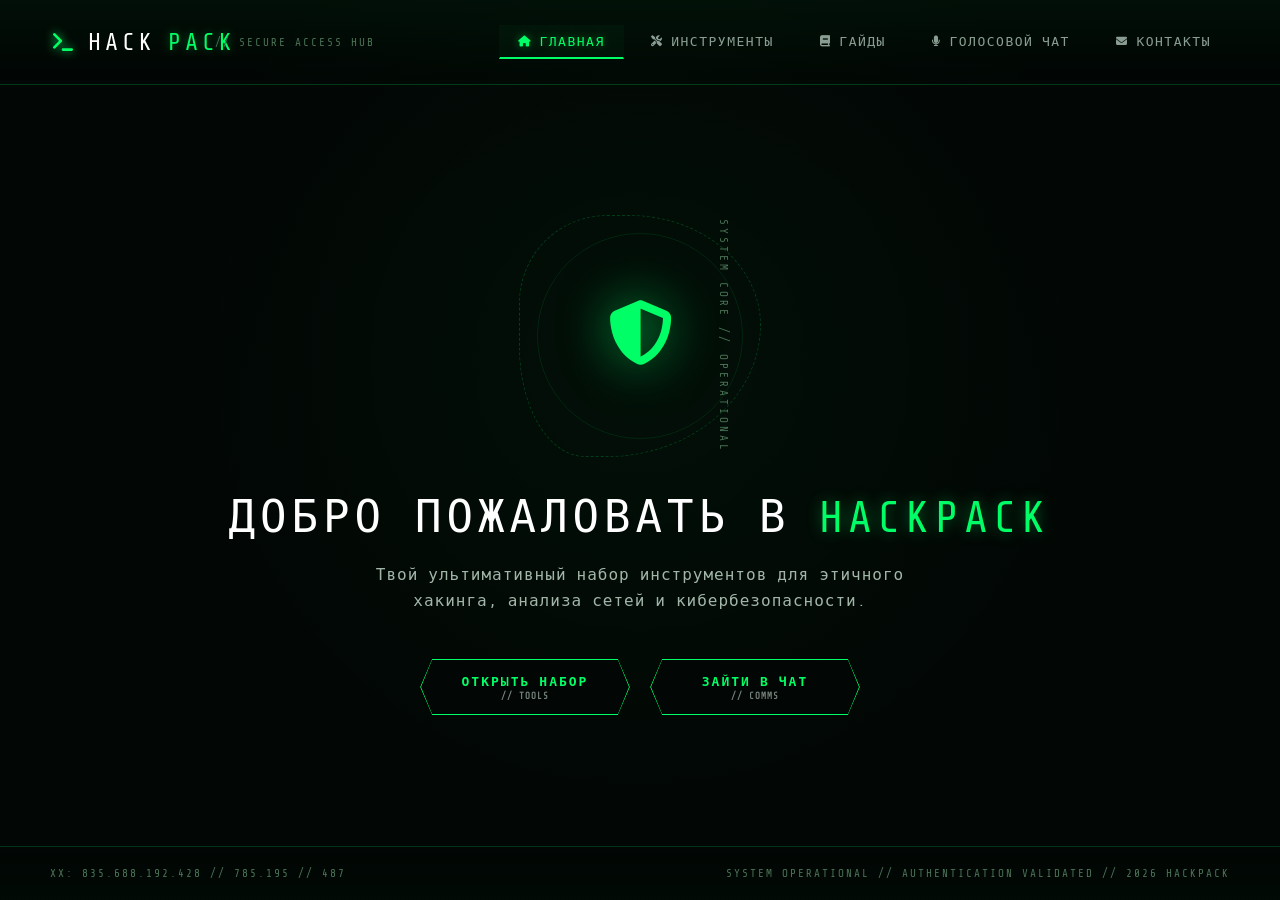
==== commit 43ccf61e: "Update navigation and footer in index.html" ====
--- a/index.html
+++ b/index.html
@@ -32,31 +32,51 @@
         </div>
         <nav>
             <ul class="nav-links">
-                <li><a href="./index.html" class="active">Главная</a></li>
-                <li><a href="./tools.html">Инструменты</a></li>
-                <li><a href="./tutorials.html">Гайды</a></li>
-                <li><a href="./chat.html">Голосовой Чат</a></li>
-                <li><a href="./contact.html">Контакты</a></li>
+                <li><a href="./index.html" class="active"><i class="fa-solid fa-house" style="font-size: 11px;"></i> Главная</a></li>
+                <li><a href="./tools.html"><i class="fa-solid fa-screwdriver-wrench" style="font-size: 11px;"></i> Инструменты</a></li>
+                <li><a href="./tutorials.html"><i class="fa-solid fa-book" style="font-size: 11px;"></i> Гайды</a></li>
+                <li><a href="./chat.html"><i class="fa-solid fa-microphone" style="font-size: 11px;"></i> Голосовой Чат</a></li>
+                <li><a href="./contact.html"><i class="fa-solid fa-envelope" style="font-size: 11px;"></i> Контакты</a></li>
             </ul>
         </nav>
     </header>
 
     <main class="hero">
         <section class="hero-content">
-            <div class="cybershield-icon">
-                <i class="fa-solid fa-shield-halved"></i>
+            
+            <div class="cybershield-container">
+                <div class="cybershield-icon">
+                    <i class="fa-solid fa-shield-halved"></i>
+                </div>
+                <div class="core-telemetry">SYSTEM CORE // OPERATIONAL</div>
             </div>
+
             <h1>Добро пожаловать в <span class="neon-text">HACKPACK</span></h1>
-            <p>Твой ультимативный набор инструментов для этичного хакинга, глубокого анализа сетей и комплексной кибербезопасности.</p>
+            <p>Твой ультимативный набор инструментов для этичного хакинга, анализа сетей и кибербезопасности.</p>
+            
             <div class="btn-container">
-                <a href="./tools.html" class="btn">Открыть набор</a>
-                <a href="./chat.html" class="btn">Зайти в чат</a>
+                <a href="./tools.html" class="btn">
+                    <div class="btn-fill"></div>
+                    <span>Открыть набор</span>
+                    <span class="btn-sub">// TOOLS</span>
+                </a>
+                <a href="./chat.html" class="btn">
+                    <div class="btn-fill"></div>
+                    <span>Зайти в чат</span>
+                    <span class="btn-sub">// COMMS</span>
+                </a>
             </div>
+
         </section>
     </main>
 
-    <footer>
-        <p>&copy; 2026 HACKPACK. Все права защищены. Только для образовательных целей.</p>
+    <footer class="hud-footer">
+        <div class="hud-telemetry-left">
+            XX: 835.688.192.428 // 785.195 // 487
+        </div>
+        <div class="hud-telemetry-right">
+            SYSTEM OPERATIONAL // AUTHENTICATION VALIDATED // 2026 HACKPACK
+        </div>
     </footer>
 
 </body>
--- a/style.css
+++ b/style.css
@@ -1,15 +1,18 @@
-/* FINE-TUNED SCI-FI HUD TERMINAL FOR HACKPACK */
+/* ==========================================================================
+   УЛЬТИМАТИВНЫЙ SCI-FI HUD ИНТЕРФЕЙС "HACKPACK" (ТОЧНО ПО МАКЕТУ)
+   ========================================================================== */
+
 :root {
     --bg-dark: #020604;
     --matrix-green: #00ff66;
-    --deep-moss: #0a1f11;
-    --hud-border: rgba(0, 255, 102, 0.25);
-    --hud-glow: rgba(0, 255, 102, 0.05);
+    --neon-glow: rgba(0, 255, 102, 0.4);
+    --hud-border: rgba(0, 255, 102, 0.18);
+    --hud-bg-trans: rgba(2, 6, 4, 0.75);
     --text-bright: #e6fff0;
-    --text-dim: #5c8a69;
-    --alert-color: #ff2255;
-}
-
+    --text-dim: #4a7356;
+}
+
+/* Обнуление и подготовка среды */
 * {
     margin: 0;
     padding: 0;
@@ -18,16 +21,6 @@
     user-select: none;
 }
 
-::-webkit-scrollbar {
-    width: 4px;
-    height: 4px;
-    background: var(--bg-dark);
-}
-::-webkit-scrollbar-thumb {
-    background: var(--matrix-green);
-    box-shadow: 0 0 10px var(--matrix-green);
-}
-
 body {
     background-color: var(--bg-dark);
     color: var(--text-bright);
@@ -38,270 +31,339 @@
     flex-direction: column;
 }
 
-/* Элегантная фоновая матрица с радаром */
+/* 1. ГЕКСАГОНАЛЬНАЯ СЕТКА И ТАКТИЧЕСКИЙ ФОН С КАРТИНКИ */
 body::before {
     content: "";
     position: fixed;
-    top: 50%; left: 50%;
-    width: 1400px; height: 1400px;
-    transform: translate(-50%, -50%);
+    top: 0; left: 0; width: 100%; height: 100%;
+    /* Генерация гексагональной матрицы через CSS-градиенты */
+    background-image: 
+        linear-gradient(30deg, var(--bg-dark) 25%, transparent 25%), 
+        linear-gradient(30deg, transparent 75%, var(--bg-dark) 75%), 
+        linear-gradient(150deg, var(--bg-dark) 25%, transparent 25%), 
+        linear-gradient(150deg, transparent 75%, var(--bg-dark) 75%), 
+        linear-gradient(30deg, var(--bg-dark) 25%, transparent 25%), 
+        linear-gradient(30deg, transparent 75%, var(--bg-dark) 75%), 
+        linear-gradient(150deg, var(--bg-dark) 25%, transparent 25%), 
+        linear-gradient(150deg, transparent 75%, var(--bg-dark) 75%), 
+        linear-gradient(60deg, rgba(0, 255, 102, 0.015) 25%, transparent 25%), 
+        linear-gradient(60deg, transparent 75%, rgba(0, 255, 102, 0.015) 75%), 
+        linear-gradient(120deg, rgba(0, 255, 102, 0.015) 25%, transparent 25%), 
+        linear-gradient(120deg, transparent 75%, rgba(0, 255, 102, 0.015) 75%);
+    background-size: 60px 104px;
+    background-position: 0 0, 0 0, 0 0, 0 0, 30px 52px, 30px 52px, 30px 52px, 30px 52px, 0 0, 0 0, 0 0, 0 0;
+    z-index: -2;
+}
+
+/* Виньетка и мягкое неоновое рассеивание по краям */
+body::after {
+    content: "";
+    position: fixed;
+    top: 0; left: 0; width: 100%; height: 100%;
     background: 
-        radial-gradient(circle, transparent 30%, var(--bg-dark) 70%),
-        radial-gradient(circle, rgba(0, 255, 102, 0.02) 1px, transparent 1px),
-        linear-gradient(rgba(0, 255, 102, 0.005) 1px, transparent 1px),
-        linear-gradient(90deg, rgba(0, 255, 102, 0.005) 1px, transparent 1px);
-    background-size: 100% 100%, 40px 40px, 20px 20px, 20px 20px;
-    z-index: -2;
-}
-
-body::after {
-    content: "";
-    position: fixed;
-    top: 50%; left: 50%;
-    width: 800px; height: 800px;
-    transform: translate(-50%, -50%);
-    border: 1px dashed rgba(0, 255, 102, 0.03);
-    border-radius: 50%;
+        radial-gradient(circle at 50% 50%, transparent 40%, rgba(2, 6, 4, 0.95) 90%),
+        radial-gradient(circle at 50% 40%, rgba(0, 255, 102, 0.04) 0%, transparent 60%);
     z-index: -1;
-    animation: radarRotation 40s linear infinite;
-}
-
-.navbar::before {
-    content: "[ SYSTEM: OPERATIONAL // AUTH: GRANTED ]";
-    position: absolute;
-    left: 20px; bottom: -25px;
-    font-size: 10px;
+    pointer-events: none;
+}
+
+/* 2. ТАКТИЧЕСКАЯ НАВИГАЦИОННАЯ ПАНЕЛЬ */
+.navbar {
+    display: flex;
+    justify-content: space-between;
+    align-items: center;
+    padding: 25px 50px;
+    background: linear-gradient(180deg, rgba(0, 255, 102, 0.04) 0%, transparent 100%);
+    border-bottom: 1px solid var(--hud-border);
+    position: relative;
+    z-index: 10;
+}
+
+.logo {
+    display: flex;
+    align-items: center;
+    gap: 12px;
+    font-size: 24px;
+    letter-spacing: 4px;
+    color: #fff;
+    font-weight: normal;
+}
+
+.logo span {
+    color: var(--matrix-green);
+    text-shadow: 0 0 10px var(--neon-glow);
+}
+
+/* Дополнительная строка телеметрии под логотипом */
+.logo::after {
+    content: "// SECURE ACCESS HUB";
+    position: absolute;
+    left: 215px;
+    font-size: 11px;
     color: var(--text-dim);
     letter-spacing: 2px;
 }
 
-/* Навигационная панель HUD */
-.navbar {
-    display: flex;
-    justify-content: space-between;
-    align-items: center;
-    padding: 20px 40px;
-    background: linear-gradient(180deg, rgba(0,255,102,0.05) 0%, transparent 100%);
-    border-bottom: 1px solid var(--hud-border);
-    position: relative;
-    box-shadow: 0 0 30px rgba(0,0,0,0.8);
-}
-
-.logo {
-    display: flex;
-    align-items: center;
-    gap: 15px;
-    font-size: 28px;
-    letter-spacing: 5px;
-    text-shadow: 0 0 15px var(--matrix-green);
-}
-
-.logo span { color: var(--matrix-green); }
-
 .logo-icon {
-    width: 32px; height: 32px;
-    filter: drop-shadow(0 0 8px var(--matrix-green));
-    animation: glitchLogo 6s infinite;
-}
-
+    width: 26px;
+    height: 26px;
+    filter: drop-shadow(0 0 5px var(--matrix-green));
+}
+
+/* Ссылки меню */
 .nav-links {
     display: flex;
     list-style: none;
-    gap: 15px;
+    gap: 8px;
 }
 
 .nav-links a {
-    color: var(--text-dim);
+    color: var(--text-bright);
+    opacity: 0.6;
     text-decoration: none;
-    font-size: 14px;
+    font-size: 13px;
     text-transform: uppercase;
-    letter-spacing: 2px;
-    padding: 8px 16px;
+    letter-spacing: 1.5px;
+    padding: 8px 18px;
     border: 1px solid transparent;
-    position: relative;
-    transition: all 0.3s cubic-bezier(0.16, 1, 0.3, 1);
-}
-
-.nav-links a::before {
-    content: "";
-    position: absolute;
-    top: 0; left: 0; width: 4px; height: 4px;
-    border-top: 1px solid var(--matrix-green);
-    border-left: 1px solid var(--matrix-green);
-    opacity: 0;
-}
-
+    transition: all 0.3s ease;
+    display: flex;
+    align-items: center;
+    gap: 8px;
+}
+
+/* Активный пункт меню с зеленой полосой снизу как на макете */
 .nav-links a:hover, .nav-links a.active {
+    opacity: 1;
     color: var(--matrix-green);
-    background: rgba(0, 255, 102, 0.04);
-    border-color: rgba(0, 255, 102, 0.15);
-    text-shadow: 0 0 8px var(--matrix-green);
-}
-
-.nav-links a:hover::before, .nav-links a.active::before { opacity: 1; }
-.nav-links i { display: none; }
-
-/* Главный интерфейс */
+    background: rgba(0, 255, 102, 0.03);
+    border-bottom: 2px solid var(--matrix-green);
+    text-shadow: 0 0 8px var(--neon-glow);
+}
+
+/* 3. ЦЕНТРАЛЬНЫЙ ИНТЕРФЕЙС HUD */
 .hero {
     flex: 1;
     display: flex;
     justify-content: center;
     align-items: center;
-    padding: 60px 20px;
+    padding: 40px 20px;
 }
 
 .hero-content {
-    background: var(--hud-glow);
-    border: 1px solid var(--hud-border);
-    padding: 60px 80px;
-    position: relative;
-    max-width: 900px;
-    box-shadow: inset 0 0 40px rgba(0, 255, 102, 0.02);
-    animation: bootTerminal 1s cubic-bezier(0.16, 1, 0.3, 1);
-}
-
-.hero-content::before, .hero-content::after {
-    content: ""; position: absolute; width: 15px; height: 15px;
-}
-.hero-content::before {
-    top: -1px; left: -1px;
-    border-top: 3px solid var(--matrix-green); border-left: 3px solid var(--matrix-green);
-}
-.hero-content::after {
-    bottom: -1px; right: -1px;
-    border-bottom: 3px solid var(--matrix-green); border-right: 3px solid var(--matrix-green);
-}
-
+    text-align: center;
+    max-width: 950px;
+    position: relative;
+    z-index: 5;
+}
+
+/* КИБЕРНЕТИЧЕСКОЕ ЯДРО С ОБЪЕМНЫМ ЩИТОМ И КОНТУРОМ ГЕКСАГОНА */
+.cybershield-container {
+    position: relative;
+    width: 240px;
+    height: 240px;
+    margin: 0 auto 35px auto;
+    display: flex;
+    justify-content: center;
+    align-items: center;
+}
+
+/* Вращающийся внешний контур ядра */
+.cybershield-container::before {
+    content: "";
+    position: absolute;
+    width: 100%;
+    height: 100%;
+    border: 1px dashed rgba(0, 255, 102, 0.2);
+    border-radius: 40% 60% 70% 30% / 40% 50% 60% 50%;
+    animation: rotateCore 20s linear infinite;
+}
+
+.cybershield-container::after {
+    content: "";
+    position: absolute;
+    width: 85%;
+    height: 85%;
+    border: 1px double rgba(0, 255, 102, 0.1);
+    border-radius: 50%;
+    animation: rotateCoreRev 15s linear infinite;
+}
+
+/* Сам объемный щит по центру */
 .cybershield-icon {
-    font-size: 70px;
+    font-size: 65px;
     color: var(--matrix-green);
-    margin-bottom: 30px;
-    filter: drop-shadow(0 0 20px rgba(0, 255, 102, 0.6));
-    animation: corePulse 3s ease-in-out infinite;
-}
-
+    z-index: 2;
+    filter: drop-shadow(0 0 25px rgba(0, 255, 102, 0.6));
+    animation: pulseCore 3s ease-in-out infinite;
+}
+
+/* Метка статуса справа от ядра */
+.core-telemetry {
+    position: absolute;
+    right: -80px;
+    top: 50%;
+    transform: translateY(-50%) rotate(90deg);
+    font-size: 11px;
+    color: var(--text-dim);
+    letter-spacing: 3px;
+    white-space: nowrap;
+}
+
+/* Заголовки */
 .hero h1 {
-    font-size: 46px;
-    letter-spacing: 6px;
+    font-size: 44px;
+    letter-spacing: 5px;
     text-transform: uppercase;
     font-weight: normal;
-    margin-bottom: 25px;
+    margin-bottom: 20px;
+    color: #fff;
 }
 
 .neon-text {
-    color: #fff;
-    text-shadow: 0 0 20px var(--matrix-green), 0 0 40px var(--matrix-green);
+    color: var(--matrix-green);
+    text-shadow: 0 0 15px var(--neon-glow);
 }
 
 .hero p {
-    font-size: 18px;
-    color: var(--text-dim);
+    font-size: 16px;
+    color: var(--text-bright);
+    opacity: 0.7;
     line-height: 1.6;
     letter-spacing: 1px;
-    max-width: 650px;
-    margin-bottom: 50px;
-    border-left: 2px solid rgba(0, 255, 102, 0.15);
-    padding-left: 20px;
-}
-
+    max-width: 600px;
+    margin: 0 auto 45px auto;
+}
+
+/* 4. РЕВОЛЮЦИОННЫЕ КНОПКИ-ГЕКСАГОНЫ С ТОЧНОЙ СТРУКТУРОЙ */
 .btn-container {
     display: flex;
-    gap: 30px;
+    gap: 20px;
     justify-content: center;
-    flex-wrap: wrap;
 }
 
 .btn {
-    display: inline-block;
-    padding: 16px 40px;
+    position: relative;
+    display: inline-flex;
+    flex-direction: column;
+    align-items: center;
+    justify-content: center;
+    width: 210px;
+    height: 56px;
     color: var(--matrix-green) !important;
     background: transparent !important;
     text-transform: uppercase;
     text-decoration: none;
+    font-size: 13px;
+    letter-spacing: 2px;
     font-weight: bold;
-    font-size: 15px;
-    letter-spacing: 3px;
-    border: 1px solid var(--matrix-green);
-    position: relative;
     cursor: pointer;
-    box-shadow: 0 0 15px rgba(0, 255, 102, 0.1);
-    transition: all 0.4s cubic-bezier(0.16, 1, 0.3, 1);
-}
-
+    overflow: hidden;
+    z-index: 1;
+    transition: all 0.3s ease;
+    /* Обрезка углов для создания формы хакерского гексагона */
+    clip-path: polygon(12px 0%, calc(100% - 12px) 0%, 100% 50%, calc(100% - 12px) 100%, 12px 100%, 0% 50%);
+}
+
+/* Границы гексагональной кнопки через маску */
 .btn::before {
-    content: ""; position: absolute;
+    content: "";
+    position: absolute;
     top: 0; left: 0; width: 100%; height: 100%;
     background: var(--matrix-green);
-    z-index: -1; transform: scaleY(0);
-    transition: transform 0.3s cubic-bezier(0.16, 1, 0.3, 1);
-}
-
-.btn:hover { color: #000 !important; box-shadow: 0 0 30px var(--matrix-green); transform: translateY(-2px); }
-.btn:hover::before { transform: scaleY(1); }
-.btn i { margin-right: 10px; }
-
-/* Сетка контента */
-.container { flex: 1; padding: 60px 40px; }
-.page-title {
-    font-size: 32px; letter-spacing: 4px; text-transform: uppercase; font-weight: normal;
-    margin-bottom: 50px; color: var(--matrix-green); text-shadow: 0 0 10px rgba(0,255,102,0.3);
-}
-
-.grid {
-    display: grid;
-    grid-template-columns: repeat(auto-fit, minmax(320px, 1fr));
-    gap: 30px;
-}
-
-.card {
-    background: rgba(4, 12, 6, 0.6);
-    border: 1px solid var(--hud-border);
-    padding: 35px; position: relative;
-    display: flex; flex-direction: column; justify-content: space-between;
-    transition: all 0.4s cubic-bezier(0.16, 1, 0.3, 1);
-}
-
-.card::before {
-    content: ""; position: absolute; top: -1px; right: -1px; width: 10px; height: 10px;
-    border-top: 2px solid var(--matrix-green); border-right: 2px solid var(--matrix-green);
-}
-
-.card:hover {
-    border-color: var(--matrix-green); background: rgba(0, 255, 102, 0.03);
-    box-shadow: 0 15px 40px rgba(0,0,0,0.6), inset 0 0 20px rgba(0, 255, 102, 0.05);
-    transform: scale(1.02);
-}
-
-.card-icon { font-size: 36px; color: var(--matrix-green); margin-bottom: 20px; }
-.card h3 { font-size: 24px; letter-spacing: 2px; font-weight: normal; margin-bottom: 15px; text-transform: uppercase; }
-.card p { color: var(--text-dim); font-size: 15px; line-height: 1.6; margin-bottom: 30px; }
-
-.status, .status-alert {
-    font-size: 12px; padding: 4px 10px; background: var(--deep-moss);
-    color: var(--matrix-green); border: 1px solid var(--hud-border); letter-spacing: 1px;
-}
-.status-alert { background: rgba(255,34,85,0.05); color: var(--alert-color); border-color: rgba(255,34,85,0.3); }
-
-/* Формы */
-.form-wrapper { max-width: 650px; margin: 0 auto; background: rgba(4, 12, 6, 0.6); border: 1px solid var(--hud-border); padding: 50px; }
-.form-group { margin-bottom: 20px; }
-.form-group label { display: block; font-size: 14px; text-transform: uppercase; letter-spacing: 2px; color: var(--matrix-green); margin-bottom: 10px; }
-.form-group input, .form-group textarea { width: 100%; padding: 14px; background: var(--bg-dark); border: 1px solid var(--hud-border); color: var(--text-bright); font-size: 16px; }
-.form-group input:focus, .form-group textarea:focus { outline: none; border-color: var(--matrix-green); box-shadow: 0 0 15px rgba(0, 255, 102, 0.2); }
-
-footer { text-align: center; padding: 40px; border-top: 1px solid var(--hud-border); color: var(--text-dim); font-size: 13px; letter-spacing: 2px; }
-
-/* Анимации */
-@keyframes radarRotation { from { transform: translate(-50%, -50%) rotate(0deg); } to { transform: translate(-50%, -50%) rotate(360deg); } }
-@keyframes corePulse { 0%, 100% { transform: scale(1); opacity: 0.9; } 50% { transform: scale(1.04); opacity: 1; filter: drop-shadow(0 0 30px var(--matrix-green)); } }
-@keyframes bootTerminal { from { opacity: 0; transform: scale(0.98) translateY(10px); } to { opacity: 1; transform: scale(1) translateY(0); } }
-@keyframes glitchLogo { 0%, 90%, 100% { transform: rotateY(0deg); filter: hue-rotate(0deg); } 93% { transform: rotateY(30deg) skewX(10deg); filter: hue-rotate(90deg); } 95% { transform: rotateY(-30deg) skewX(-10deg); filter: hue-rotate(180deg); } }
-
+    clip-path: polygon(12px 0%, calc(100% - 12px) 0%, 100% 50%, calc(100% - 12px) 100%, 12px 100%, 0% 50%);
+    transition: all 0.3s ease;
+    z-index: -2;
+}
+
+/* Внутреннее тело кнопки (создает эффект тонкой рамки) */
+.btn::after {
+    content: "";
+    position: absolute;
+    top: 1px; left: 1px;
+    width: calc(100% - 2px); height: calc(100% - 2px);
+    background: var(--bg-dark);
+    clip-path: polygon(11px 0%, calc(100% - 11px) 0%, 100% 50%, calc(100% - 11px) 100%, 11px 100%, 0% 50%);
+    z-index: -1;
+}
+
+/* Лазерная заливка при наведении */
+.btn-fill {
+    position: absolute;
+    top: 0; left: 0; width: 100%; height: 100%;
+    background: linear-gradient(90deg, rgba(0,255,102,0.2) 0%, rgba(0,255,102,0.05) 100%);
+    transform: scaleX(0);
+    transform-origin: left;
+    transition: transform 0.4s cubic-bezier(0.16, 1, 0.3, 1);
+    z-index: -1;
+}
+
+/* Подписи под главным текстом кнопки (// TOOLS, // COMMS) */
+.btn-sub {
+    font-size: 9px;
+    opacity: 0.5;
+    letter-spacing: 1px;
+    margin-top: 2px;
+    color: var(--text-bright);
+}
+
+/* Хакерские стили при наведении на гексагон */
+.btn:hover {
+    color: #fff !important;
+    filter: drop-shadow(0 0 12px var(--matrix-green));
+}
+
+.btn:hover .btn-fill {
+    transform: scaleX(1);
+}
+
+.btn:hover::before {
+    background: #fff; /* Белое свечение граней при наведении */
+}
+
+/* 5. НИЖНЯЯ СТРОКА ТЕЛЕМЕТРИИ С КАРТИНКИ */
+.hud-footer {
+    display: flex;
+    justify-content: space-between;
+    align-items: center;
+    padding: 20px 50px;
+    border-top: 1px solid var(--hud-border);
+    font-size: 11px;
+    letter-spacing: 2px;
+    color: var(--text-dim);
+    background: linear-gradient(0deg, rgba(0, 255, 102, 0.02) 0%, transparent 100%);
+    position: relative;
+    z-index: 10;
+}
+
+.hud-telemetry-left {
+    color: var(--text-dim);
+}
+
+.hud-telemetry-right {
+    text-transform: uppercase;
+}
+
+/* АНИМАЦИОННЫЕ ТАКТИЧЕСКИЕ СЕКЦИИ */
+@keyframes rotateCore {
+    from { transform: rotate(0deg); }
+    to { transform: rotate(360deg); }
+}
+@keyframes rotateCoreRev {
+    from { transform: rotate(0deg); }
+    to { transform: rotate(-360deg); }
+}
+@keyframes pulseCore {
+    0%, 100% { transform: scale(1); filter: drop-shadow(0 0 20px rgba(0, 255, 102, 0.5)); }
+    50% { transform: scale(1.05); filter: drop-shadow(0 0 35px rgba(0, 255, 102, 0.8)); }
+}
+
+/* Адаптив под мобильные устройства */
 @media (max-width: 768px) {
-    .navbar { flex-direction: column; gap: 20px; padding: 20px; }
-    .nav-links { flex-direction: column; gap: 10px; width: 100%; text-align: center; }
+    .navbar { flex-direction: column; gap: 15px; padding: 20px; }
+    .logo::after { display: none; }
     .hero h1 { font-size: 32px; }
-    .hero-content { padding: 40px 20px; }
-    .btn-container { flex-direction: column; gap: 15px; width: 100%; }
-    .btn { width: 100%; text-align: center; }
-}
+    .btn-container { flex-direction: column; gap: 15px; }
+    .hud-footer { flex-direction: column; gap: 10px; text-align: center; padding: 20px; }
+    .core-telemetry { display: none; }
+}
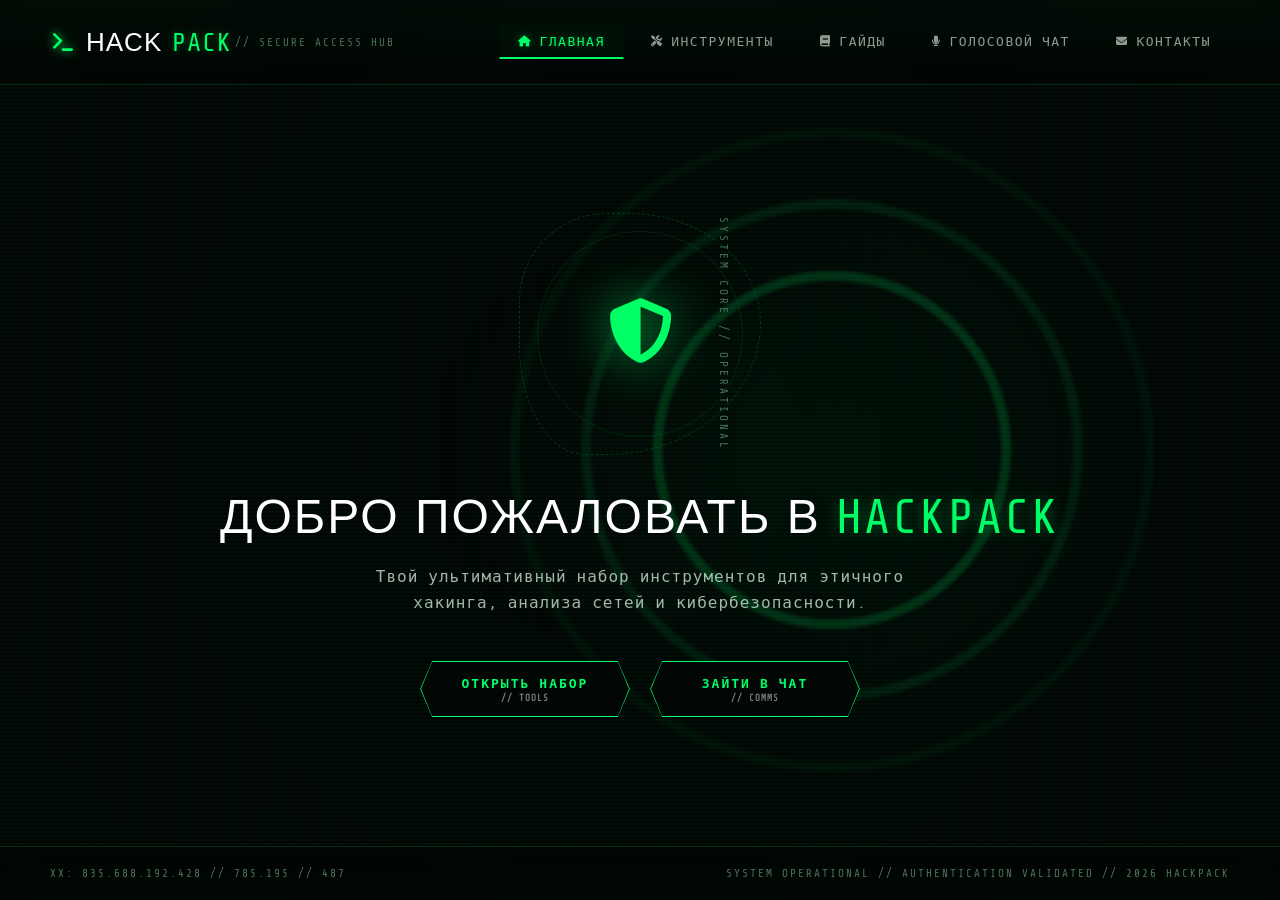
==== commit ca119f7d: "Add background video to index.html" ====
--- a/index.html
+++ b/index.html
@@ -9,6 +9,8 @@
     <meta property="og:title" content="HACKPACK | Кибербезопасность & OSINT">
     <meta property="og:description" content="Тактическая веб-панель инструментов и гайдов для белых хакеров.">
     <meta property="og:type" content="website">
+
+    <link rel="icon" href="data:image/svg+xml,<svg xmlns='http://www.w3.org/2000/svg' viewBox='0 0 24 24' fill='none'><path d='M4 17L10 11L4 5M12 19H20' stroke='%2300ff66' stroke-width='2.5' stroke-linecap='round' stroke-linejoin='round'/></svg>">
 
     <link rel="preconnect" href="https://fonts.googleapis.com">
     <link rel="preconnect" href="https://fonts.gstatic.com" crossorigin>
@@ -22,6 +24,12 @@
     <script defer src="/_vercel/insights/script.js"></script>
 </head>
 <body>
+
+    <div class="bg-video-container">
+        <video autoplay muted loop playsinline>
+            <source src="b.mp4" type="video/mp4">
+        </video>
+    </div>
 
     <header class="navbar">
         <div class="logo">
@@ -79,5 +87,49 @@
         </div>
     </footer>
 
+    <audio id="hud-bg-audio" loop>
+        <source src="./a.mp3" type="audio/mpeg">
+    </audio>
+
+    <script>
+        document.addEventListener('DOMContentLoaded', () => {
+            const audio = document.getElementById('hud-bg-audio');
+            
+            // Устанавливаем комфортную фоновую громкость (20%)
+            audio.volume = 0.2;
+
+            // Функция запуска звука по первому клику
+            const startAudio = () => {
+                audio.play().catch(err => {
+                    console.log("HUD Audio init delayed...");
+                });
+                document.removeEventListener('click', startAudio);
+                document.removeEventListener('keydown', startAudio);
+            };
+
+            document.addEventListener('click', startAudio);
+            document.addEventListener('keydown', startAudio);
+
+            // Подхватываем позицию трека при переходе между страницами
+            if (sessionStorage.getItem('hudAudioTime')) {
+                audio.currentTime = parseFloat(sessionStorage.getItem('hudAudioTime'));
+            }
+
+            // Каждую секунду сохраняем тайминг в кэш браузера
+            setInterval(() => {
+                if (!audio.paused) {
+                    sessionStorage.setItem('hudAudioTime', audio.currentTime);
+                }
+            }, 1000);
+
+            // Автоматическое обновление года на основе системного времени
+            const currentYear = new Date().getFullYear();
+            const footerRight = document.querySelector('.hud-telemetry-right');
+            if (footerRight) {
+                footerRight.innerHTML = `SYSTEM OPERATIONAL // AUTHENTICATION VALIDATED // ${currentYear} HACKPACK`;
+            }
+        });
+    </script>
+
 </body>
 </html>
--- a/style.css
+++ b/style.css
@@ -1,15 +1,18 @@
 /* ==========================================================================
-   УЛЬТИМАТИВНЫЙ SCI-FI HUD ИНТЕРФЕЙС "HACKPACK" (ТОЧНО ПО МАКЕТУ)
+   УЛЬТИМАТИВНЫЙ SCI-FI HUD ИНТЕРФЕЙС "HACKPACK" (ФОН: b.mp4)
    ========================================================================== */
 
+/* Импорт хакерского шрифта OpenLukyanov напрямую из веб-репозитория */
+@import url('https://fonts.cdnfonts.com/css/openlukyanov');
+
 :root {
-    --bg-dark: #020604;
-    --matrix-green: #00ff66;
-    --neon-glow: rgba(0, 255, 102, 0.4);
-    --hud-border: rgba(0, 255, 102, 0.18);
-    --hud-bg-trans: rgba(2, 6, 4, 0.75);
+    --bg-dark: #020604;          /* Глубокий болотно-черный тон */
+    --matrix-green: #00ff66;     /* Акцентный неоновый зеленый */
+    --neon-glow: rgba(0, 255, 102, 0.35);
+    --hud-border: rgba(0, 255, 102, 0.15);
+    --hud-bg-trans: rgba(2, 6, 4, 0.82);
     --text-bright: #e6fff0;
-    --text-dim: #4a7356;
+    --text-dim: #4a7356;          /* Болотно-зеленый приглушенный текст */
 }
 
 /* Обнуление и подготовка среды */
@@ -31,49 +34,69 @@
     flex-direction: column;
 }
 
-/* 1. ГЕКСАГОНАЛЬНАЯ СЕТКА И ТАКТИЧЕСКИЙ ФОН С КАРТИНКИ */
-body::before {
-    content: "";
+/* 1. ВИДЕО-ФОН ИЗ КОРНЯ САЙТА С ПОЛУПРОЗРАЧНЫМ КИБЕР-НАЛОЖЕНИЕМ */
+.bg-video-container {
     position: fixed;
+    top: 0;
+    left: 0;
+    width: 100%;
+    height: 100%;
+    z-index: -3;
+    overflow: hidden;
+}
+
+.bg-video-container video {
+    width: 100%;
+    height: 100%;
+    object-fit: cover;
+    background-position: center;
+}
+
+/* Мягкое затемнение поверх видео, чтобы текст читался идеально */
+.bg-video-container::after {
+    content: "";
+    position: absolute;
     top: 0; left: 0; width: 100%; height: 100%;
-    /* Генерация гексагональной матрицы через CSS-градиенты */
-    background-image: 
-        linear-gradient(30deg, var(--bg-dark) 25%, transparent 25%), 
-        linear-gradient(30deg, transparent 75%, var(--bg-dark) 75%), 
-        linear-gradient(150deg, var(--bg-dark) 25%, transparent 25%), 
-        linear-gradient(150deg, transparent 75%, var(--bg-dark) 75%), 
-        linear-gradient(30deg, var(--bg-dark) 25%, transparent 25%), 
-        linear-gradient(30deg, transparent 75%, var(--bg-dark) 75%), 
-        linear-gradient(150deg, var(--bg-dark) 25%, transparent 25%), 
-        linear-gradient(150deg, transparent 75%, var(--bg-dark) 75%), 
-        linear-gradient(60deg, rgba(0, 255, 102, 0.015) 25%, transparent 25%), 
-        linear-gradient(60deg, transparent 75%, rgba(0, 255, 102, 0.015) 75%), 
-        linear-gradient(120deg, rgba(0, 255, 102, 0.015) 25%, transparent 25%), 
-        linear-gradient(120deg, transparent 75%, rgba(0, 255, 102, 0.015) 75%);
-    background-size: 60px 104px;
-    background-position: 0 0, 0 0, 0 0, 0 0, 30px 52px, 30px 52px, 30px 52px, 30px 52px, 0 0, 0 0, 0 0, 0 0;
+    background: radial-gradient(circle at 50% 50%, rgba(2, 6, 4, 0.4) 0%, rgba(2, 6, 4, 0.85) 100%);
+}
+
+/* 2. ТАКТИЧЕСКИЙ HUD-ИНТЕРФЕЙС И ЦИФРОВЫЕ КРУГИ СКАНИРОВАНИЯ */
+body::after {
+    content: "";
+    position: fixed;
+    top: 50%;
+    left: 65%; /* Точное позиционирование в правой части, как на макете */
+    transform: translate(-50%, -50%);
+    width: 75vh;
+    height: 75vh;
+    /* Создание концентрических кибер-колец биометрии */
+    background: 
+        radial-gradient(circle, transparent 35%, rgba(0, 255, 102, 0.15) 36%, rgba(0, 255, 102, 0.15) 37%, transparent 38%),
+        radial-gradient(circle, transparent 50%, rgba(0, 255, 102, 0.08) 51%, rgba(0, 255, 102, 0.08) 52%, transparent 53%),
+        radial-gradient(circle, transparent 65%, rgba(0, 255, 102, 0.04) 66%, rgba(0, 255, 102, 0.04) 67%, transparent 68%),
+        radial-gradient(circle, rgba(0, 255, 102, 0.03) 0%, transparent 70%);
+    pointer-events: none;
     z-index: -2;
 }
 
-/* Виньетка и мягкое неоновое рассеивание по краям */
-body::after {
-    content: "";
-    position: fixed;
+/* Слой тактических линий монитора (CRT-эффект) */
+.hero::before {
+    content: "";
+    position: absolute;
     top: 0; left: 0; width: 100%; height: 100%;
-    background: 
-        radial-gradient(circle at 50% 50%, transparent 40%, rgba(2, 6, 4, 0.95) 90%),
-        radial-gradient(circle at 50% 40%, rgba(0, 255, 102, 0.04) 0%, transparent 60%);
+    background: linear-gradient(rgba(18, 16, 16, 0) 50%, rgba(0, 255, 102, 0.03) 50%), linear-gradient(90deg, rgba(255, 0, 0, 0.015), rgba(0, 255, 0, 0.005), rgba(0, 0, 255, 0.015));
+    background-size: 100% 4px, 6px 100%;
     z-index: -1;
     pointer-events: none;
 }
 
-/* 2. ТАКТИЧЕСКАЯ НАВИГАЦИОННАЯ ПАНЕЛЬ */
+/* 3. ТАКТИЧЕСКАЯ НАВИГАЦИОННАЯ ПАНЕЛЬ */
 .navbar {
     display: flex;
     justify-content: space-between;
     align-items: center;
     padding: 25px 50px;
-    background: linear-gradient(180deg, rgba(0, 255, 102, 0.04) 0%, transparent 100%);
+    background: linear-gradient(180deg, rgba(0, 255, 102, 0.03) 0%, transparent 100%);
     border-bottom: 1px solid var(--hud-border);
     position: relative;
     z-index: 10;
@@ -82,9 +105,10 @@
 .logo {
     display: flex;
     align-items: center;
-    gap: 12px;
-    font-size: 24px;
-    letter-spacing: 4px;
+    gap: 10px;
+    font-family: 'OpenLukyanov', sans-serif;
+    font-size: 26px;
+    letter-spacing: 1px;
     color: #fff;
     font-weight: normal;
 }
@@ -94,11 +118,11 @@
     text-shadow: 0 0 10px var(--neon-glow);
 }
 
-/* Дополнительная строка телеметрии под логотипом */
 .logo::after {
     content: "// SECURE ACCESS HUB";
     position: absolute;
-    left: 215px;
+    left: 235px;
+    font-family: 'Share Tech Mono', monospace;
     font-size: 11px;
     color: var(--text-dim);
     letter-spacing: 2px;
@@ -132,22 +156,22 @@
     gap: 8px;
 }
 
-/* Активный пункт меню с зеленой полосой снизу как на макете */
 .nav-links a:hover, .nav-links a.active {
     opacity: 1;
     color: var(--matrix-green);
-    background: rgba(0, 255, 102, 0.03);
+    background: rgba(0, 255, 102, 0.02);
     border-bottom: 2px solid var(--matrix-green);
     text-shadow: 0 0 8px var(--neon-glow);
 }
 
-/* 3. ЦЕНТРАЛЬНЫЙ ИНТЕРФЕЙС HUD */
+/* 4. ЦЕНТРАЛЬНЫЙ ИНТЕРФЕЙС HUD */
 .hero {
     flex: 1;
     display: flex;
     justify-content: center;
     align-items: center;
     padding: 40px 20px;
+    position: relative;
 }
 
 .hero-content {
@@ -168,7 +192,6 @@
     align-items: center;
 }
 
-/* Вращающийся внешний контур ядра */
 .cybershield-container::before {
     content: "";
     position: absolute;
@@ -189,7 +212,6 @@
     animation: rotateCoreRev 15s linear infinite;
 }
 
-/* Сам объемный щит по центру */
 .cybershield-icon {
     font-size: 65px;
     color: var(--matrix-green);
@@ -198,7 +220,6 @@
     animation: pulseCore 3s ease-in-out infinite;
 }
 
-/* Метка статуса справа от ядра */
 .core-telemetry {
     position: absolute;
     right: -80px;
@@ -211,13 +232,19 @@
 }
 
 /* Заголовки */
-.hero h1 {
-    font-size: 44px;
-    letter-spacing: 5px;
+.hero h1, .page-title {
+    font-family: 'OpenLukyanov', sans-serif;
+    font-size: 48px;
+    letter-spacing: 2px;
     text-transform: uppercase;
     font-weight: normal;
     margin-bottom: 20px;
     color: #fff;
+    text-align: center;
+}
+
+.page-title {
+    margin: 40px 0;
 }
 
 .neon-text {
@@ -235,7 +262,7 @@
     margin: 0 auto 45px auto;
 }
 
-/* 4. РЕВОЛЮЦИОННЫЕ КНОПКИ-ГЕКСАГОНЫ С ТОЧНОЙ СТРУКТУРОЙ */
+/* 5. КНОПКИ-ГЕКСАГОНЫ */
 .btn-container {
     display: flex;
     gap: 20px;
@@ -261,11 +288,9 @@
     overflow: hidden;
     z-index: 1;
     transition: all 0.3s ease;
-    /* Обрезка углов для создания формы хакерского гексагона */
     clip-path: polygon(12px 0%, calc(100% - 12px) 0%, 100% 50%, calc(100% - 12px) 100%, 12px 100%, 0% 50%);
 }
 
-/* Границы гексагональной кнопки через маску */
 .btn::before {
     content: "";
     position: absolute;
@@ -276,7 +301,6 @@
     z-index: -2;
 }
 
-/* Внутреннее тело кнопки (создает эффект тонкой рамки) */
 .btn::after {
     content: "";
     position: absolute;
@@ -287,19 +311,18 @@
     z-index: -1;
 }
 
-/* Лазерная заливка при наведении */
 .btn-fill {
     position: absolute;
     top: 0; left: 0; width: 100%; height: 100%;
-    background: linear-gradient(90deg, rgba(0,255,102,0.2) 0%, rgba(0,255,102,0.05) 100%);
+    background: linear-gradient(90deg, rgba(0,255,102,0.15) 0%, rgba(0,255,102,0.02) 100%);
     transform: scaleX(0);
     transform-origin: left;
     transition: transform 0.4s cubic-bezier(0.16, 1, 0.3, 1);
     z-index: -1;
 }
 
-/* Подписи под главным текстом кнопки (// TOOLS, // COMMS) */
 .btn-sub {
+    font-family: 'Share Tech Mono', monospace;
     font-size: 9px;
     opacity: 0.5;
     letter-spacing: 1px;
@@ -307,7 +330,6 @@
     color: var(--text-bright);
 }
 
-/* Хакерские стили при наведении на гексагон */
 .btn:hover {
     color: #fff !important;
     filter: drop-shadow(0 0 12px var(--matrix-green));
@@ -318,10 +340,95 @@
 }
 
 .btn:hover::before {
-    background: #fff; /* Белое свечение граней при наведении */
-}
-
-/* 5. НИЖНЯЯ СТРОКА ТЕЛЕМЕТРИИ С КАРТИНКИ */
+    background: #fff;
+}
+
+/* 6. МОДУЛЬНАЯ СЕТКА КАРТОЧЕК ДЛЯ СТРАНИЦ АРСЕНАЛА */
+.container {
+    flex: 1;
+    width: 100%;
+    max-width: 1200px;
+    margin: 0 auto;
+    padding: 0 40px 60px 40px;
+}
+
+.grid {
+    display: grid;
+    grid-template-columns: repeat(auto-fit, minmax(320px, 1fr));
+    gap: 30px;
+}
+
+.card {
+    background: var(--hud-bg-trans);
+    border: 1px solid var(--hud-border);
+    padding: 30px;
+    display: flex;
+    flex-direction: column;
+    justify-content: space-between;
+    position: relative;
+    transition: all 0.3s ease;
+}
+
+.card::before {
+    content: "";
+    position: absolute;
+    top: 0; left: 0; width: 4px; height: 100%;
+    background: transparent;
+    transition: background 0.3s ease;
+}
+
+.card:hover {
+    border-color: rgba(0, 255, 102, 0.3);
+    box-shadow: 0 0 20px rgba(0, 255, 102, 0.03);
+    transform: translateY(-2px);
+}
+
+.card:hover::before {
+    background: var(--matrix-green);
+}
+
+.card-icon {
+    font-size: 28px;
+    color: var(--matrix-green);
+    margin-bottom: 20px;
+    filter: drop-shadow(0 0 5px var(--neon-glow));
+}
+
+.card h3 {
+    font-size: 20px;
+    letter-spacing: 2px;
+    margin-bottom: 12px;
+    color: #fff;
+    text-transform: uppercase;
+}
+
+.card p {
+    font-size: 14px;
+    color: var(--text-bright);
+    opacity: 0.6;
+    line-height: 1.6;
+    margin-bottom: 20px;
+}
+
+.status {
+    font-size: 11px;
+    color: var(--matrix-green);
+    letter-spacing: 2px;
+    border: 1px solid rgba(0, 255, 102, 0.2);
+    padding: 4px 10px;
+    background: rgba(0, 255, 102, 0.03);
+}
+
+.status-alert {
+    font-size: 11px;
+    color: #ff3333;
+    letter-spacing: 2px;
+    border: 1px solid rgba(255, 51, 51, 0.2);
+    padding: 4px 10px;
+    background: rgba(255, 51, 51, 0.03);
+}
+
+/* 7. НИЖНЯЯ СТРОКА ТЕЛЕМЕТРИИ */
 .hud-footer {
     display: flex;
     justify-content: space-between;
@@ -331,9 +438,10 @@
     font-size: 11px;
     letter-spacing: 2px;
     color: var(--text-dim);
-    background: linear-gradient(0deg, rgba(0, 255, 102, 0.02) 0%, transparent 100%);
+    background: linear-gradient(0deg, rgba(0, 255, 102, 0.01) 0%, transparent 100%);
     position: relative;
     z-index: 10;
+    margin-top: auto;
 }
 
 .hud-telemetry-left {
@@ -354,8 +462,8 @@
     to { transform: rotate(-360deg); }
 }
 @keyframes pulseCore {
-    0%, 100% { transform: scale(1); filter: drop-shadow(0 0 20px rgba(0, 255, 102, 0.5)); }
-    50% { transform: scale(1.05); filter: drop-shadow(0 0 35px rgba(0, 255, 102, 0.8)); }
+    0%, 100% { transform: scale(1); filter: drop-shadow(0 0 20px rgba(0, 255, 102, 0.4)); }
+    50% { transform: scale(1.03); filter: drop-shadow(0 0 35px rgba(0, 255, 102, 0.7)); }
 }
 
 /* Адаптив под мобильные устройства */
@@ -366,4 +474,6 @@
     .btn-container { flex-direction: column; gap: 15px; }
     .hud-footer { flex-direction: column; gap: 10px; text-align: center; padding: 20px; }
     .core-telemetry { display: none; }
-}
+    .container { padding: 0 20px 40px 20px; }
+    body::after { width: 50vh; height: 50vh; left: 50%; top: 50%; opacity: 0.12; }
+}
